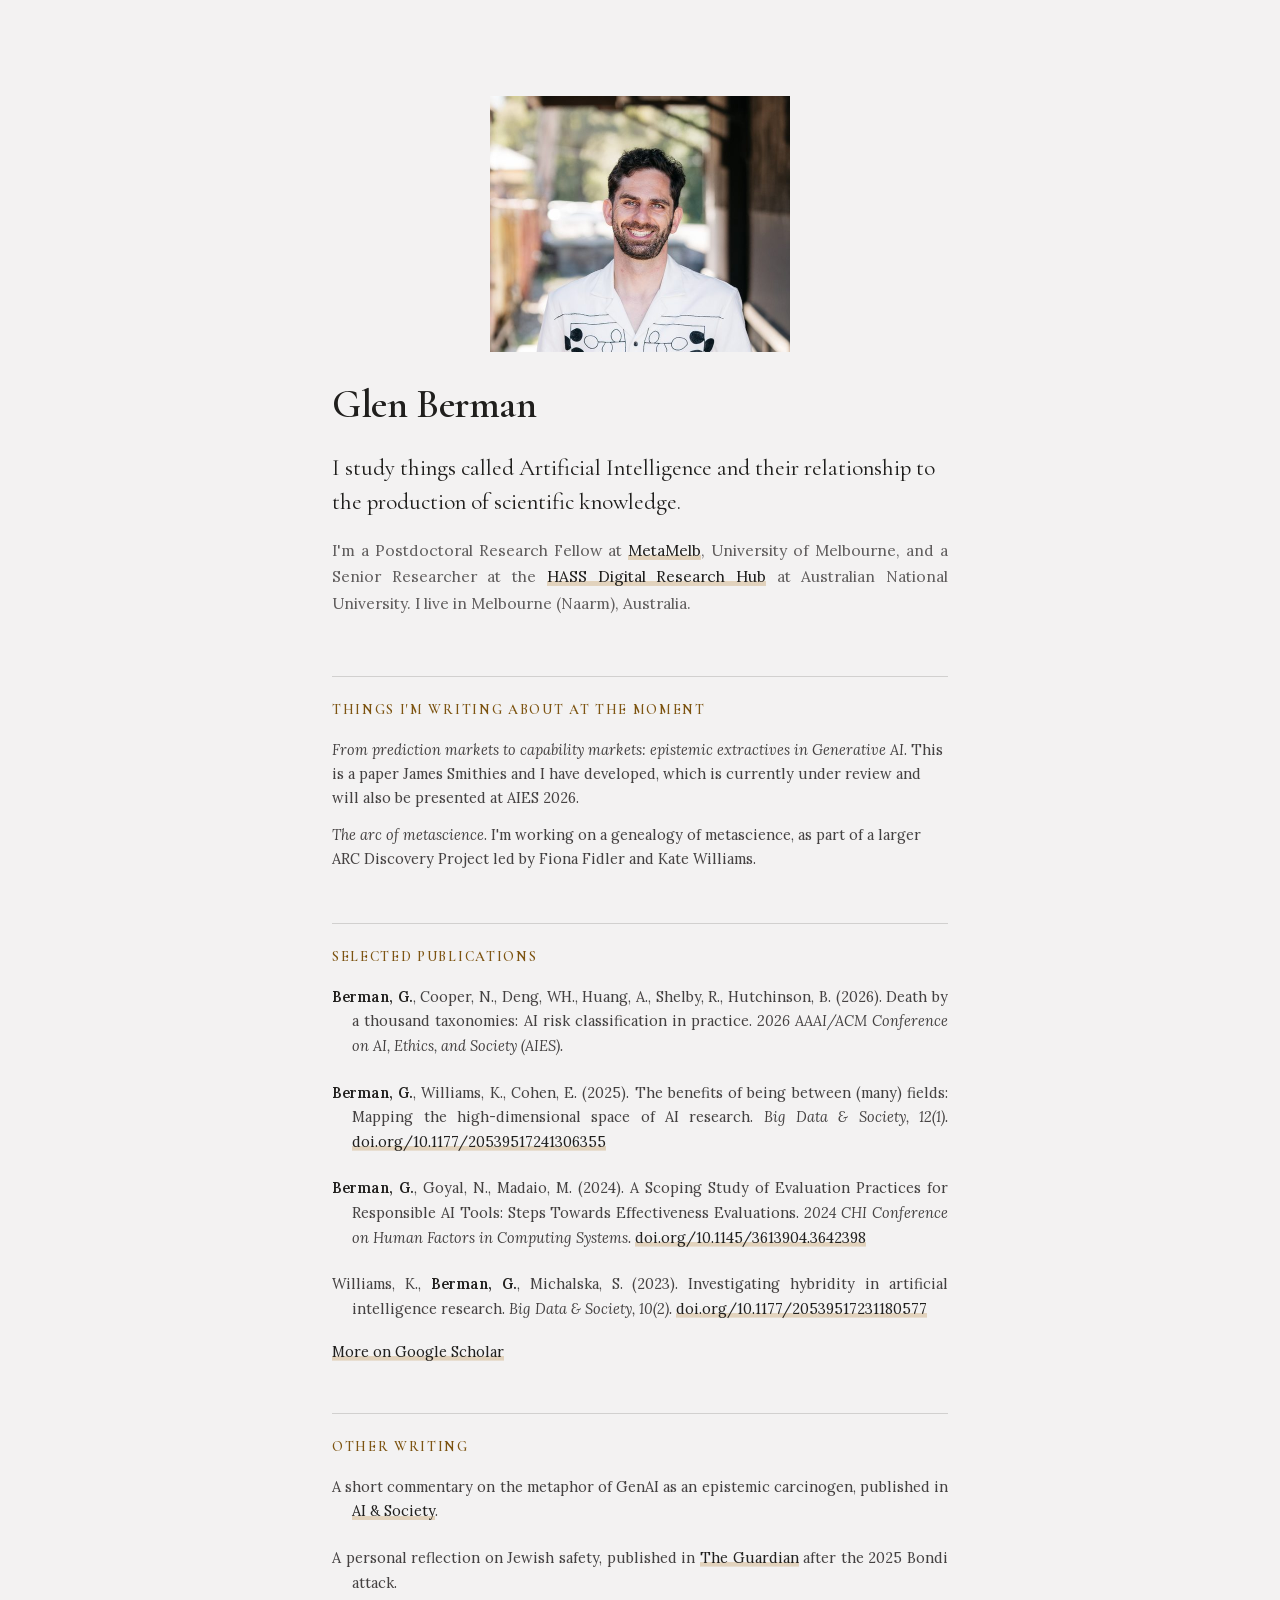
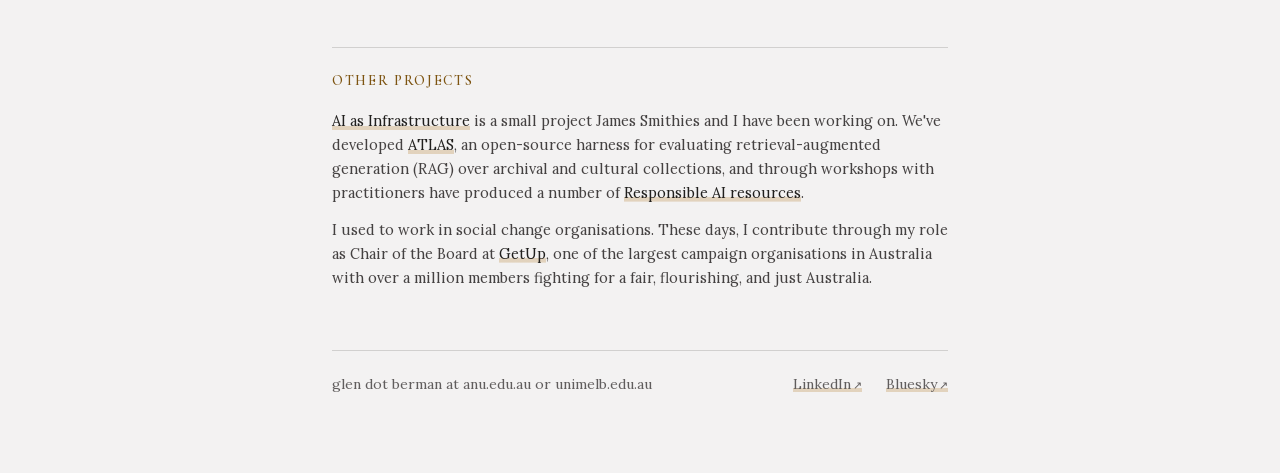
==== index.html @ 90f1ac13 "Add files via upload Launching my site" ====
<!DOCTYPE html>
<!-- GENERATED FILE — do not edit directly. Edit content.json; the site rebuilds automatically. -->
<html lang="en">
<head>
  <meta charset="utf-8">
  <meta name="viewport" content="width=device-width, initial-scale=1">
  <title>Glen Berman</title>
  <meta name="description" content="Glen Berman studies the construction of Artificial Intelligence as a research field and practice. Postdoctoral Research Fellow at MetaMelb, University of Melbourne, and Senior Researcher at the HASS Digital Research Hub, ANU.">
  <link rel="canonical" href="https://glenberman.com/">
  <meta property="og:type" content="website">
  <meta property="og:title" content="Glen Berman">
  <meta property="og:description" content="I study things called Artificial Intelligence and their relationship to the production of scientific knowledge.">
  <meta property="og:url" content="https://glenberman.com/">
  <link rel="icon" href="favicon.svg" type="image/svg+xml">
  <link rel="stylesheet" href="styles.css">
</head>
<body>
  <main>
    <img class="portrait" src="portrait.jpg" alt="Portrait of Glen Berman" width="300" height="256">
    <h1>Glen Berman</h1>
    <p class="focus">I study things called Artificial Intelligence and their relationship to the production of scientific knowledge.</p>
    <p class="roles">I'm a Postdoctoral Research Fellow at <a href="https://arts.unimelb.edu.au/school-of-historical-and-philosophical-studies/our-research/metamelb" target="_blank" rel="noopener">MetaMelb</a>, University of Melbourne, and a Senior Researcher at the <a href="https://hdrh.anu.edu.au/" target="_blank" rel="noopener">HASS Digital Research Hub</a> at Australian National University. I live in Melbourne (Naarm), Australia.</p>

    <section aria-labelledby="things-i-m-writing-about-at-the-moment-heading">
      <h2 id="things-i-m-writing-about-at-the-moment-heading">Things I'm writing about at the moment</h2>
      <ul class="project-list">
        <li><em>From prediction markets to capability markets: epistemic extractives in Generative AI</em>. This is a paper James Smithies and I have developed, which is currently under review and will also be presented at AIES 2026.</li>
        <li><em>The arc of metascience</em>. I'm working on a genealogy of metascience, as part of a larger ARC Discovery Project led by Fiona Fidler and Kate Williams.</li>
      </ul>
    </section>

    <section aria-labelledby="selected-publications-heading">
      <h2 id="selected-publications-heading">Selected publications</h2>
      <ul class="pub-list">
        <li><strong>Berman, G.</strong>, Cooper, N., Deng, WH., Huang, A., Shelby, R., Hutchinson, B. (2026). Death by a thousand taxonomies: AI risk classification in practice. <em>2026 AAAI/ACM Conference on AI, Ethics, and Society (AIES).</em></li>
        <li><strong>Berman, G.</strong>, Williams, K., Cohen, E. (2025). The benefits of being between (many) fields: Mapping the high-dimensional space of AI research. <em>Big Data &amp; Society, 12(1).</em> <a href="https://doi.org/10.1177/20539517241306355" target="_blank" rel="noopener">doi.org/10.1177/20539517241306355</a></li>
        <li><strong>Berman, G.</strong>, Goyal, N., Madaio, M. (2024). A Scoping Study of Evaluation Practices for Responsible AI Tools: Steps Towards Effectiveness Evaluations. <em>2024 CHI Conference on Human Factors in Computing Systems.</em> <a href="https://dl.acm.org/doi/10.1145/3613904.3642398" target="_blank" rel="noopener">doi.org/10.1145/3613904.3642398</a></li>
        <li>Williams, K., <strong>Berman, G.</strong>, Michalska, S. (2023). Investigating hybridity in artificial intelligence research. <em>Big Data &amp; Society, 10(2).</em> <a href="https://doi.org/10.1177/20539517231180577" target="_blank" rel="noopener">doi.org/10.1177/20539517231180577</a></li>
      </ul>
      <p class="more"><a href="https://scholar.google.com/citations?user=dsnegVQAAAAJ" target="_blank" rel="noopener">More on Google Scholar</a></p>
    </section>

    <section aria-labelledby="other-writing-heading">
      <h2 id="other-writing-heading">Other writing</h2>
      <ul class="pub-list">
        <li>A short commentary on the metaphor of GenAI as an epistemic carcinogen, published in <a href="https://doi.org/10.1007/s00146-025-02537-x" target="_blank" rel="noopener">AI &amp; Society</a>.</li>
        <li>A personal reflection on Jewish safety, published in <a href="https://www.theguardian.com/australia-news/commentisfree/2025/dec/30/what-would-it-take-for-me-to-feel-safe-wearing-a-kippah-after-bondi-ntwnfb" target="_blank" rel="noopener">The Guardian</a> after the 2025 Bondi attack.</li>
      </ul>
    </section>

    <section aria-labelledby="other-projects-heading">
      <h2 id="other-projects-heading">Other projects</h2>
      <ul class="project-list">
        <li><a href="https://aiinfra.anu.edu.au/" target="_blank" rel="noopener">AI as Infrastructure</a> is a small project James Smithies and I have been working on. We've developed <a href="https://github.com/AI-as-Infrastructure/aiinfra-atlas" target="_blank" rel="noopener">ATLAS</a>, an open-source harness for evaluating retrieval-augmented generation (RAG) over archival and cultural collections, and through workshops with practitioners have produced a number of <a href="https://zenodo.org/communities/aiinfra/records" target="_blank" rel="noopener">Responsible AI resources</a>.</li>
        <li>I used to work in social change organisations. These days, I contribute through my role as Chair of the Board at <a href="https://www.getup.org.au/" target="_blank" rel="noopener">GetUp</a>, one of the largest campaign organisations in Australia with over a million members fighting for a fair, flourishing, and just Australia.</li>
      </ul>
    </section>

    <footer>
      <!-- Email is plain text on purpose, to avoid scraping. -->
      <span>glen dot berman at anu.edu.au or unimelb.edu.au</span>
      <a href="https://www.linkedin.com/in/glenberman/" target="_blank" rel="noopener">LinkedIn</a>
      <a href="https://bsky.app/profile/glenberman.bsky.social" target="_blank" rel="noopener">Bluesky</a>
    </footer>
  </main>
</body>
</html>
---- styles.css ----
/* glenberman.com — "Classical" design system, production build.
   Editorial, book-like: color as stroke (never fill), hairline rules,
   justified body copy. All values come from the tokens below. */

/* — fonts (self-hosted, SIL Open Font License) — */
@font-face {
  font-family: "Cormorant Garamond";
  font-style: normal;
  font-weight: 400 600;
  font-display: swap;
  src: url("fonts/CormorantGaramond-var.woff2") format("woff2");
}
@font-face {
  font-family: "Lora";
  font-style: normal;
  font-weight: 400 600;
  font-display: swap;
  src: url("fonts/Lora-var.woff2") format("woff2");
}
@font-face {
  font-family: "Lora";
  font-style: italic;
  font-weight: 400;
  font-display: swap;
  src: url("fonts/Lora-italic.woff2") format("woff2");
}

/* — tokens — */
:root {
  --color-bg: #f3f2f2;
  --color-surface: #eae9e9;
  --color-text: #201f1d;
  --color-accent: #b68235;      /* warm gold — stroke only: underlines, headings */
  --color-accent-700: #7d5411;
  --color-neutral-700: #605d5d;
  --color-neutral-800: #444141;
  --color-divider: color-mix(in srgb, #201f1d 16%, transparent);

  --font-heading: "Cormorant Garamond", Georgia, serif;
  --font-body: "Lora", Georgia, serif;
}

/* — base — */
*, *::before, *::after { box-sizing: border-box; }

/* safety net against accidental sideways scroll. `clip` (not `hidden`)
   leaves overflow-y visible, so it doesn't create a scroll container that
   would break the sticky title or its scroll-driven animation. */
html { overflow-x: clip; }

body {
  margin: 0;
  background: var(--color-bg);
  color: var(--color-text);
  font-family: var(--font-body);
}

/* Soft fade-in on load; skipped for reduced-motion visitors. */
@media (prefers-reduced-motion: no-preference) {
  body { animation: fade-in 0.4s ease-out; }
  @keyframes fade-in { from { opacity: 0; } }
}

main {
  max-width: 680px;
  margin: 0 auto;
  padding: 96px 32px 80px;
}

a { color: var(--color-text); }
a:hover { color: var(--color-accent-700); }
:focus { outline: none; }
:focus-visible { outline: 2px solid var(--color-accent); outline-offset: 2px; }
::selection { background: color-mix(in srgb, var(--color-accent) 30%, transparent); }

/* Default link treatment: a soft gold wash sitting under the baseline,
   sweeping up to a full highlight on hover. No underlines. */
main a {
  text-decoration: none;
  background-image: linear-gradient(
    color-mix(in srgb, var(--color-accent) 28%, transparent),
    color-mix(in srgb, var(--color-accent) 28%, transparent));
  background-repeat: no-repeat;
  background-size: 100% 0.32em;
  background-position: 0 100%;
  -webkit-box-decoration-break: clone;
  box-decoration-break: clone;
  transition: background-size 0.18s ease, color 0.18s ease;
}
main a:hover {
  color: var(--color-accent-700);
  background-size: 100% 100%;
}

@media (prefers-reduced-motion: reduce) {
  main a { transition: none; }
}

/* — masthead — */
main { position: relative; }

/* Sticky title: as you scroll, the h1 itself shrinks and settles into a
   slim header bar pinned to the top. CSS scroll-driven animation, no
   JavaScript; browsers without animation-timeline support just get the
   normal static title (and no pinned header). */
@supports (animation-timeline: scroll()) {
  h1 {
    position: sticky;
    top: 0;
    z-index: 20;
    /* Opaque page-coloured backing: invisible against the ground, but keeps
       content from scrolling up through the pinned title. */
    background: var(--color-bg);
    animation: title-shrink linear both;
    animation-timeline: scroll();
    animation-range: 0px 220px;
  }
  @keyframes title-shrink {
    to {
      font-size: 17px;
      letter-spacing: 0.02em;
      padding: 13px 0;
    }
  }
}

/* Full portrait, centered above the title. It scrolls away with the page,
   leaving the sticky title pinned at the top. */
.portrait {
  display: block;
  width: 300px;
  max-width: 100%;
  height: auto;
  margin: 0 auto 30px;
}

h1 {
  margin: 0;
  font-family: var(--font-heading);
  font-size: 40px;
  font-weight: 600;
  letter-spacing: -0.01em;
  line-height: 1.12;
}

.focus {
  margin: 26px 0 0;
  font-family: var(--font-heading);
  font-size: 23px;
  font-weight: 400;
  line-height: 1.45;
}

.roles {
  margin: 18px 0 0;
  font-size: 15.5px;
  line-height: 1.7;
  text-align: justify;
  color: var(--color-neutral-700);
}

/* — sections — */
section {
  margin-top: 60px;
  border-top: 1px solid var(--color-divider);
  padding-top: 24px;
}
section + section { margin-top: 52px; }

h2 {
  margin: 0;
  font-family: var(--font-heading);
  font-size: 14px;
  font-weight: 600;
  letter-spacing: 0.12em;
  text-transform: uppercase;
  color: var(--color-accent-700);
}

/* — publications — */
.pub-list {
  list-style: none;
  margin: 20px 0 0;
  padding: 0;
  display: flex;
  flex-direction: column;
  gap: 22px;
}
.pub-list li {
  font-size: 14.5px;
  line-height: 1.7;
  text-align: justify;
  color: var(--color-neutral-800);
  /* Hanging indent: runover lines tuck in, author names stay on the left edge. */
  padding-left: 1.4em;
  text-indent: -1.4em;
}
.pub-list strong { font-weight: 600; color: var(--color-text); }
.pub-list a.pdf { color: var(--color-accent-700); }

.more { margin: 20px 0 0; font-size: 14.5px; }

/* Placeholder entries — delete once real content is in. */
.placeholder { font-style: italic; color: var(--color-neutral-700); }

/* — projects — */
.project-list {
  list-style: none;
  margin: 20px 0 0;
  padding: 0;
  display: flex;
  flex-direction: column;
  gap: 13px;
}
.project-list li {
  font-size: 14.5px;
  line-height: 1.65;
  color: var(--color-neutral-800);
}

/* — footer — */
footer {
  margin-top: 60px;
  border-top: 1px solid var(--color-divider);
  padding-top: 24px;
  display: flex;
  flex-wrap: wrap;
  gap: 24px;
  align-items: baseline;
  font-size: 14px;
  color: var(--color-neutral-700);
}
footer a {
  color: var(--color-neutral-700);
  text-decoration: none;
}
/* push the link group to the right edge; email stays left */
footer a:first-of-type { margin-left: auto; }
footer a:hover { color: var(--color-accent-700); }
footer a::after { content: "\2009\2197"; font-size: 11px; }  /* thin space + ↗ */

/* — small screens: justified text gets gappy at narrow measures — */
@media (max-width: 480px) {
  .roles, .pub-list li { text-align: left; }
}

/* — print: black on white, clean margins, no link washes — */
@media print {
  body { background: #fff; color: #000; animation: none; }
  h1 { position: static; animation: none; background: none; }
  .portrait { display: none; }
  main { max-width: 100%; padding: 0; }
  main a, footer a { color: #000; background: none; }
  h2, .pub-list a.pdf { color: #000; }
  .roles, .pub-list li, .project-list li, footer { color: #000; }
}
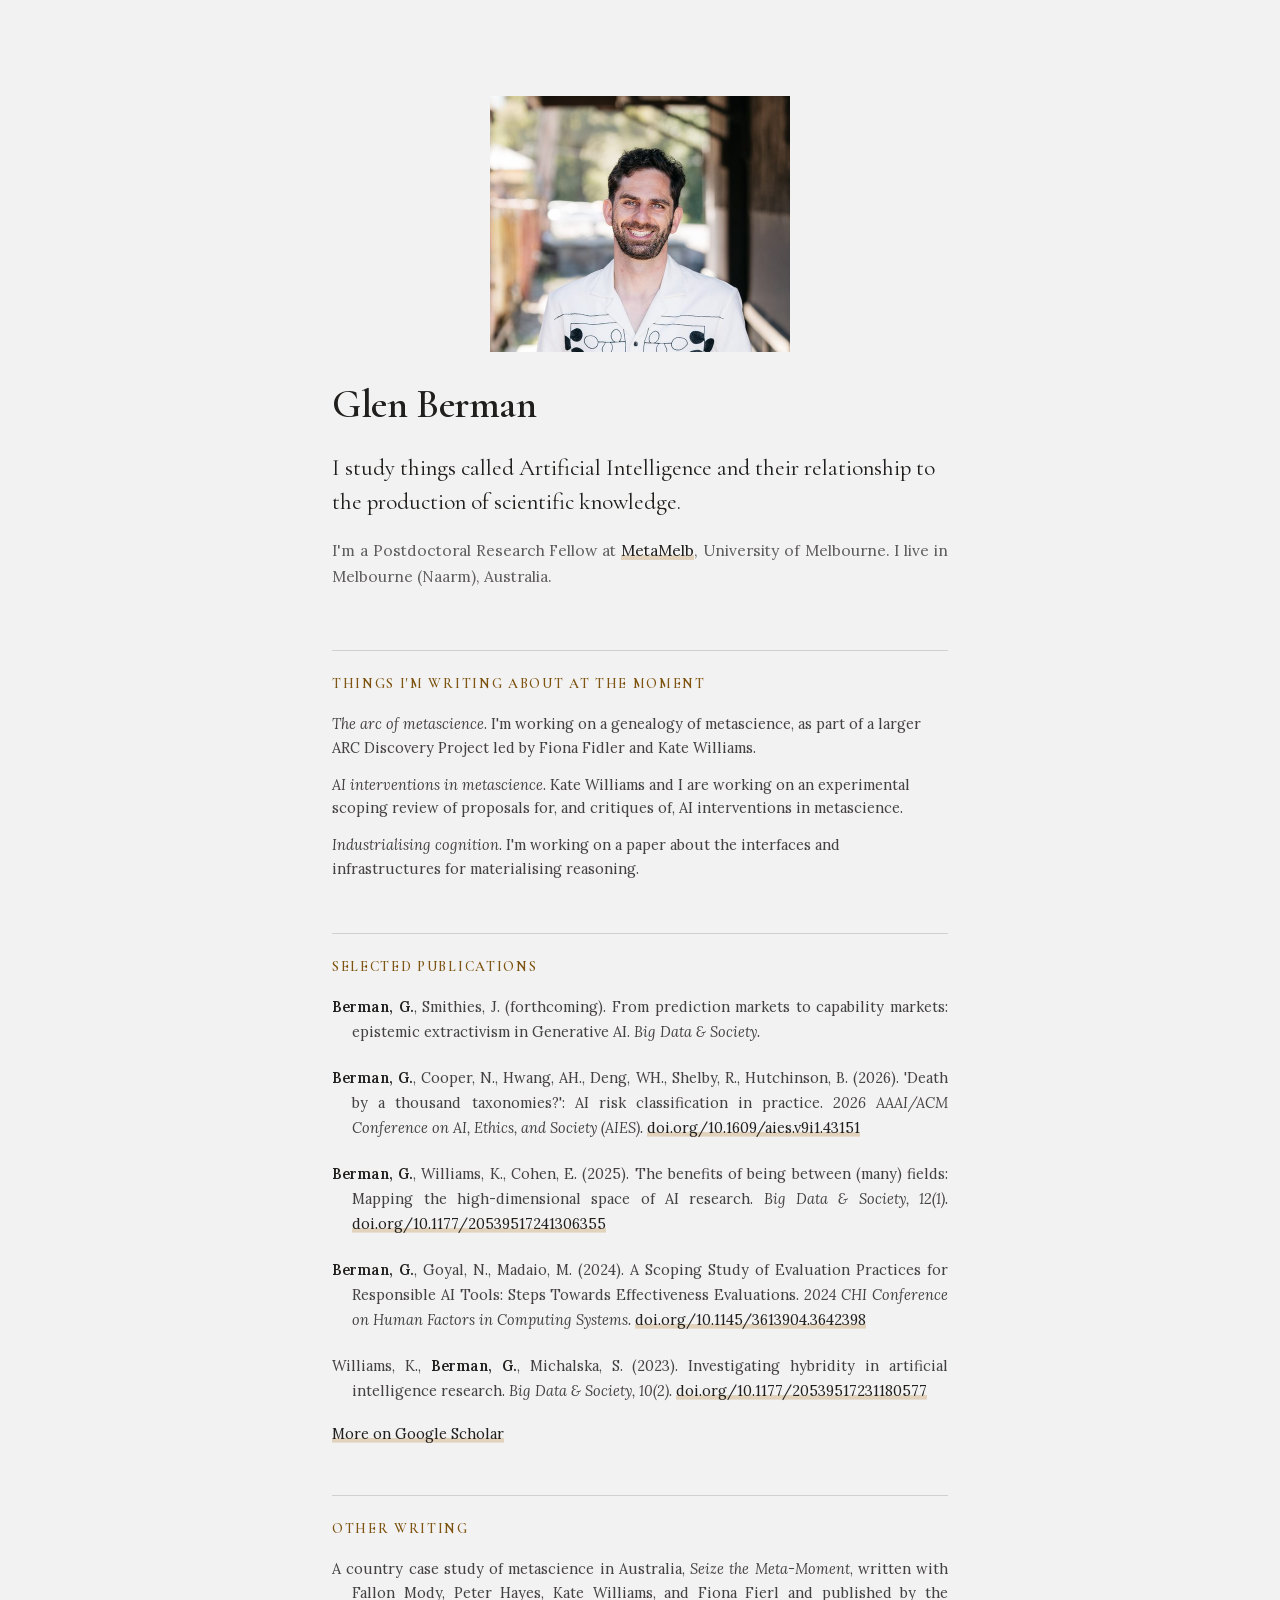
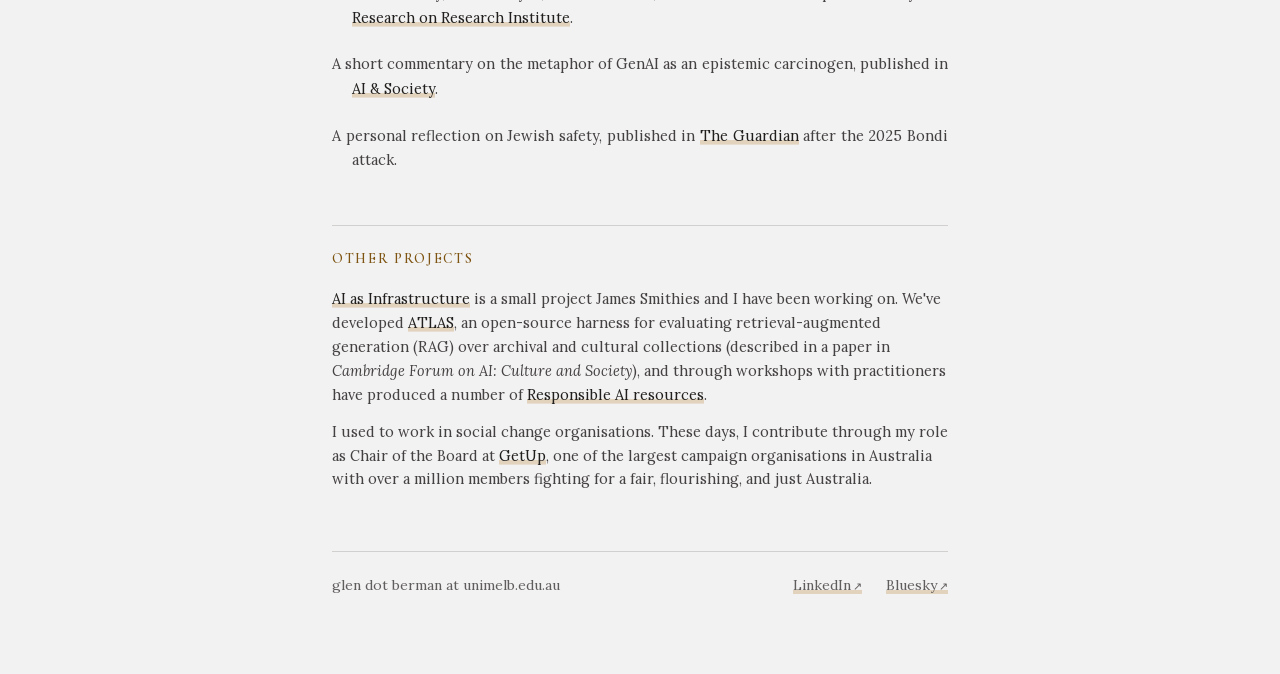
==== commit e2ac435a: "Update site content from current CV Remove ANU role, move epistemic extractivism paper to publicatio" ====
--- a/index.html
+++ b/index.html
@@ -5,7 +5,7 @@
   <meta charset="utf-8">
   <meta name="viewport" content="width=device-width, initial-scale=1">
   <title>Glen Berman</title>
-  <meta name="description" content="Glen Berman studies the construction of Artificial Intelligence as a research field and practice. Postdoctoral Research Fellow at MetaMelb, University of Melbourne, and Senior Researcher at the HASS Digital Research Hub, ANU.">
+  <meta name="description" content="Glen Berman studies things called &#x27;Artificial Intelligence&#x27; and their relationship to the production of scientific knowledge. In his more applied research, Glen develops and evaluates Responsible AI interventions. Postdoctoral Research Fellow at MetaMelb, University of Melbourne.">
   <link rel="canonical" href="https://glenberman.com/">
   <meta property="og:type" content="website">
   <meta property="og:title" content="Glen Berman">
@@ -19,22 +19,24 @@
     <img class="portrait" src="portrait.jpg" alt="Portrait of Glen Berman" width="300" height="256">
     <h1>Glen Berman</h1>
     <p class="focus">I study things called Artificial Intelligence and their relationship to the production of scientific knowledge.</p>
-    <p class="roles">I'm a Postdoctoral Research Fellow at <a href="https://arts.unimelb.edu.au/school-of-historical-and-philosophical-studies/our-research/metamelb" target="_blank" rel="noopener">MetaMelb</a>, University of Melbourne, and a Senior Researcher at the <a href="https://hdrh.anu.edu.au/" target="_blank" rel="noopener">HASS Digital Research Hub</a> at Australian National University. I live in Melbourne (Naarm), Australia.</p>
+    <p class="roles">I'm a Postdoctoral Research Fellow at <a href="https://arts.unimelb.edu.au/school-of-historical-and-philosophical-studies/our-research/metamelb" target="_blank" rel="noopener">MetaMelb</a>, University of Melbourne. I live in Melbourne (Naarm), Australia.</p>
 
     <section aria-labelledby="things-i-m-writing-about-at-the-moment-heading">
       <h2 id="things-i-m-writing-about-at-the-moment-heading">Things I'm writing about at the moment</h2>
       <ul class="project-list">
-        <li><em>From prediction markets to capability markets: epistemic extractives in Generative AI</em>. This is a paper James Smithies and I have developed, which is currently under review and will also be presented at AIES 2026.</li>
         <li><em>The arc of metascience</em>. I'm working on a genealogy of metascience, as part of a larger ARC Discovery Project led by Fiona Fidler and Kate Williams.</li>
+        <li><em>AI interventions in metascience</em>. Kate Williams and I are working on an experimental scoping review of proposals for, and critiques of, AI interventions in metascience.</li>
+        <li><em>Industrialising cognition</em>. I'm working on a paper about the interfaces and infrastructures for materialising reasoning.</li>
       </ul>
     </section>
 
     <section aria-labelledby="selected-publications-heading">
       <h2 id="selected-publications-heading">Selected publications</h2>
       <ul class="pub-list">
-        <li><strong>Berman, G.</strong>, Cooper, N., Deng, WH., Huang, A., Shelby, R., Hutchinson, B. (2026). Death by a thousand taxonomies: AI risk classification in practice. <em>2026 AAAI/ACM Conference on AI, Ethics, and Society (AIES).</em></li>
+        <li><strong>Berman, G.</strong>, Smithies, J. (forthcoming). From prediction markets to capability markets: epistemic extractivism in Generative AI. <em>Big Data &amp; Society.</em></li>
+        <li><strong>Berman, G.</strong>, Cooper, N., Hwang, AH., Deng, WH., Shelby, R., Hutchinson, B. (2026). 'Death by a thousand taxonomies?': AI risk classification in practice. <em>2026 AAAI/ACM Conference on AI, Ethics, and Society (AIES).</em> <a href="https://doi.org/10.1609/aies.v9i1.43151" target="_blank" rel="noopener">doi.org/10.1609/aies.v9i1.43151</a></li>
         <li><strong>Berman, G.</strong>, Williams, K., Cohen, E. (2025). The benefits of being between (many) fields: Mapping the high-dimensional space of AI research. <em>Big Data &amp; Society, 12(1).</em> <a href="https://doi.org/10.1177/20539517241306355" target="_blank" rel="noopener">doi.org/10.1177/20539517241306355</a></li>
-        <li><strong>Berman, G.</strong>, Goyal, N., Madaio, M. (2024). A Scoping Study of Evaluation Practices for Responsible AI Tools: Steps Towards Effectiveness Evaluations. <em>2024 CHI Conference on Human Factors in Computing Systems.</em> <a href="https://dl.acm.org/doi/10.1145/3613904.3642398" target="_blank" rel="noopener">doi.org/10.1145/3613904.3642398</a></li>
+        <li><strong>Berman, G.</strong>, Goyal, N., Madaio, M. (2024). A Scoping Study of Evaluation Practices for Responsible AI Tools: Steps Towards Effectiveness Evaluations. <em>2024 CHI Conference on Human Factors in Computing Systems.</em> <a href="https://doi.org/10.1145/3613904.3642398" target="_blank" rel="noopener">doi.org/10.1145/3613904.3642398</a></li>
         <li>Williams, K., <strong>Berman, G.</strong>, Michalska, S. (2023). Investigating hybridity in artificial intelligence research. <em>Big Data &amp; Society, 10(2).</em> <a href="https://doi.org/10.1177/20539517231180577" target="_blank" rel="noopener">doi.org/10.1177/20539517231180577</a></li>
       </ul>
       <p class="more"><a href="https://scholar.google.com/citations?user=dsnegVQAAAAJ" target="_blank" rel="noopener">More on Google Scholar</a></p>
@@ -43,6 +45,7 @@
     <section aria-labelledby="other-writing-heading">
       <h2 id="other-writing-heading">Other writing</h2>
       <ul class="pub-list">
+        <li>A country case study of metascience in Australia, <em>Seize the Meta-Moment</em>, written with Fallon Mody, Peter Hayes, Kate Williams, and Fiona Fierl and published by the <a href="https://doi.org/10.6084/m9.figshare.34867686" target="_blank" rel="noopener">Research on Research Institute</a>.</li>
         <li>A short commentary on the metaphor of GenAI as an epistemic carcinogen, published in <a href="https://doi.org/10.1007/s00146-025-02537-x" target="_blank" rel="noopener">AI &amp; Society</a>.</li>
         <li>A personal reflection on Jewish safety, published in <a href="https://www.theguardian.com/australia-news/commentisfree/2025/dec/30/what-would-it-take-for-me-to-feel-safe-wearing-a-kippah-after-bondi-ntwnfb" target="_blank" rel="noopener">The Guardian</a> after the 2025 Bondi attack.</li>
       </ul>
@@ -51,14 +54,14 @@
     <section aria-labelledby="other-projects-heading">
       <h2 id="other-projects-heading">Other projects</h2>
       <ul class="project-list">
-        <li><a href="https://aiinfra.anu.edu.au/" target="_blank" rel="noopener">AI as Infrastructure</a> is a small project James Smithies and I have been working on. We've developed <a href="https://github.com/AI-as-Infrastructure/aiinfra-atlas" target="_blank" rel="noopener">ATLAS</a>, an open-source harness for evaluating retrieval-augmented generation (RAG) over archival and cultural collections, and through workshops with practitioners have produced a number of <a href="https://zenodo.org/communities/aiinfra/records" target="_blank" rel="noopener">Responsible AI resources</a>.</li>
+        <li><a href="https://aiinfra.anu.edu.au/" target="_blank" rel="noopener">AI as Infrastructure</a> is a small project James Smithies and I have been working on. We've developed <a href="https://github.com/AI-as-Infrastructure/aiinfra-atlas" target="_blank" rel="noopener">ATLAS</a>, an open-source harness for evaluating retrieval-augmented generation (RAG) over archival and cultural collections (described in a paper in <em>Cambridge Forum on AI: Culture and Society</em>), and through workshops with practitioners have produced a number of <a href="https://zenodo.org/communities/aiinfra/records" target="_blank" rel="noopener">Responsible AI resources</a>.</li>
         <li>I used to work in social change organisations. These days, I contribute through my role as Chair of the Board at <a href="https://www.getup.org.au/" target="_blank" rel="noopener">GetUp</a>, one of the largest campaign organisations in Australia with over a million members fighting for a fair, flourishing, and just Australia.</li>
       </ul>
     </section>
 
     <footer>
       <!-- Email is plain text on purpose, to avoid scraping. -->
-      <span>glen dot berman at anu.edu.au or unimelb.edu.au</span>
+      <span>glen dot berman at unimelb.edu.au</span>
       <a href="https://www.linkedin.com/in/glenberman/" target="_blank" rel="noopener">LinkedIn</a>
       <a href="https://bsky.app/profile/glenberman.bsky.social" target="_blank" rel="noopener">Bluesky</a>
     </footer>
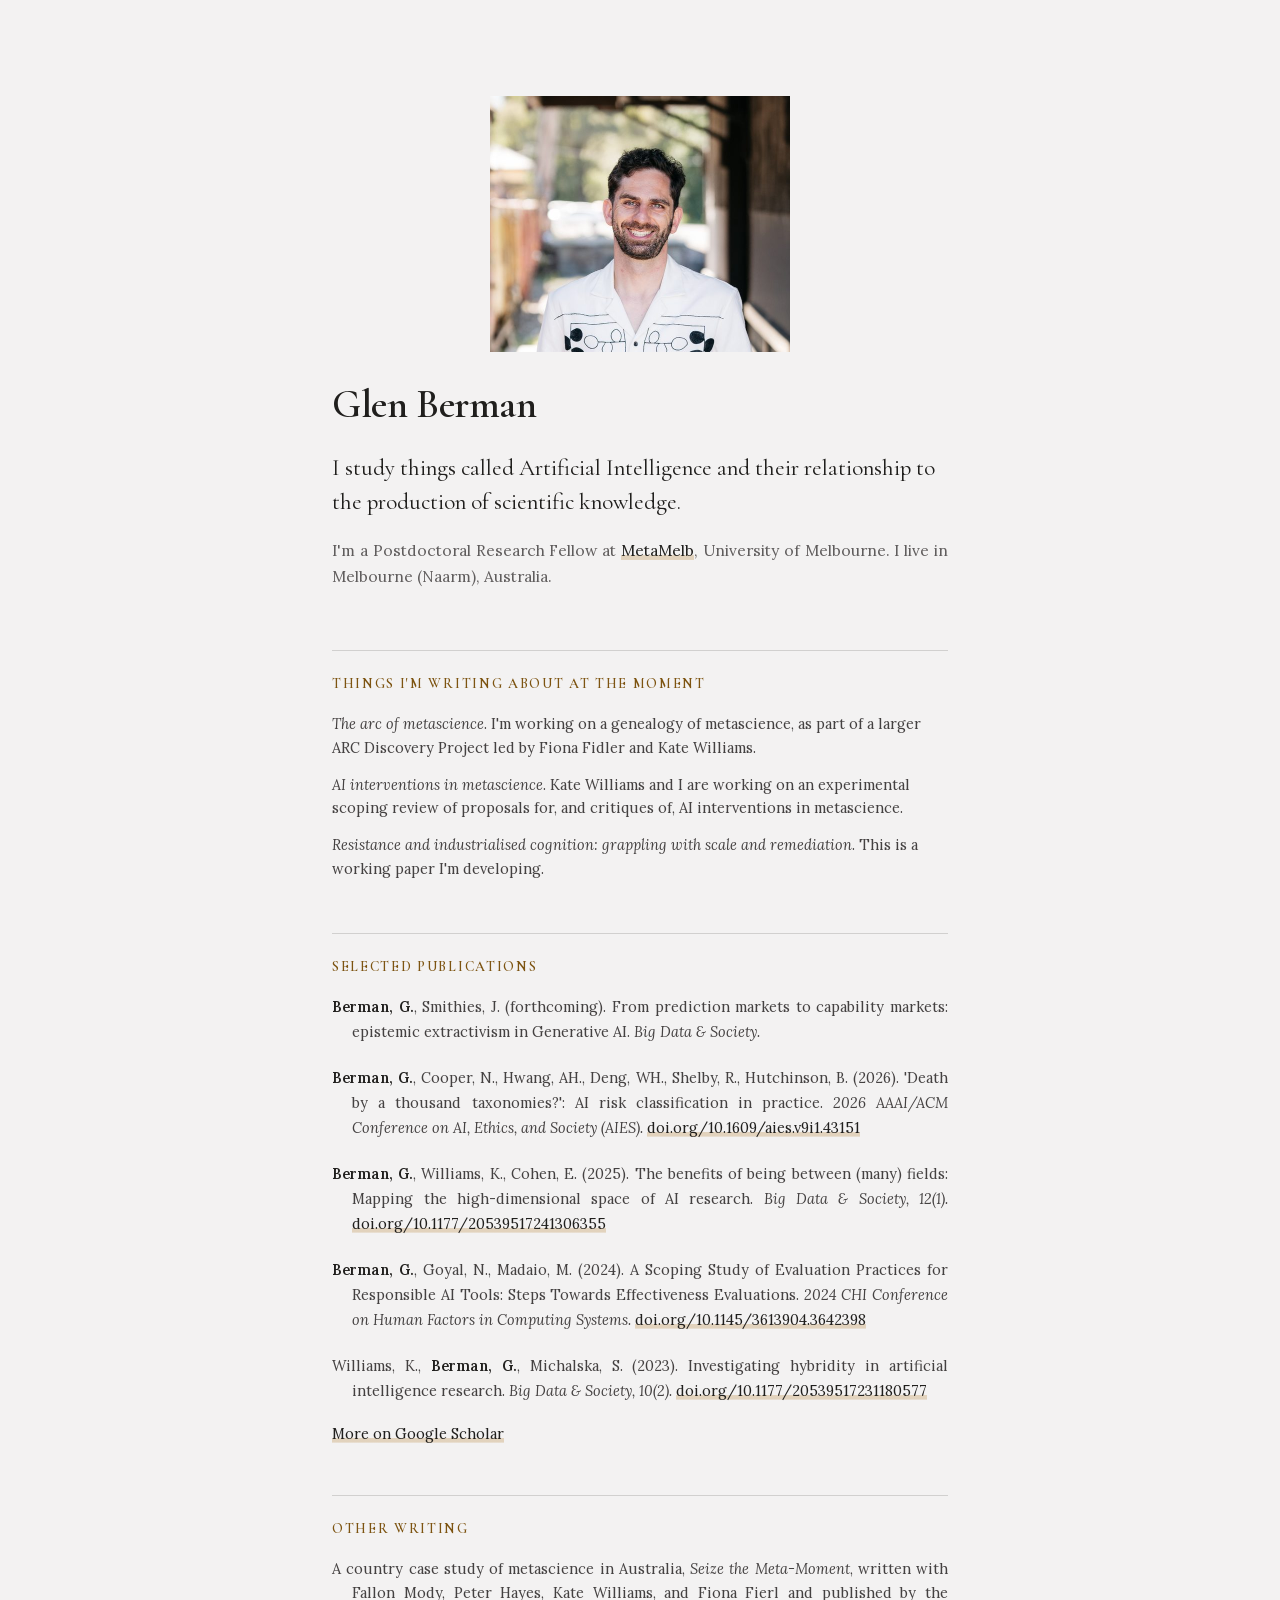
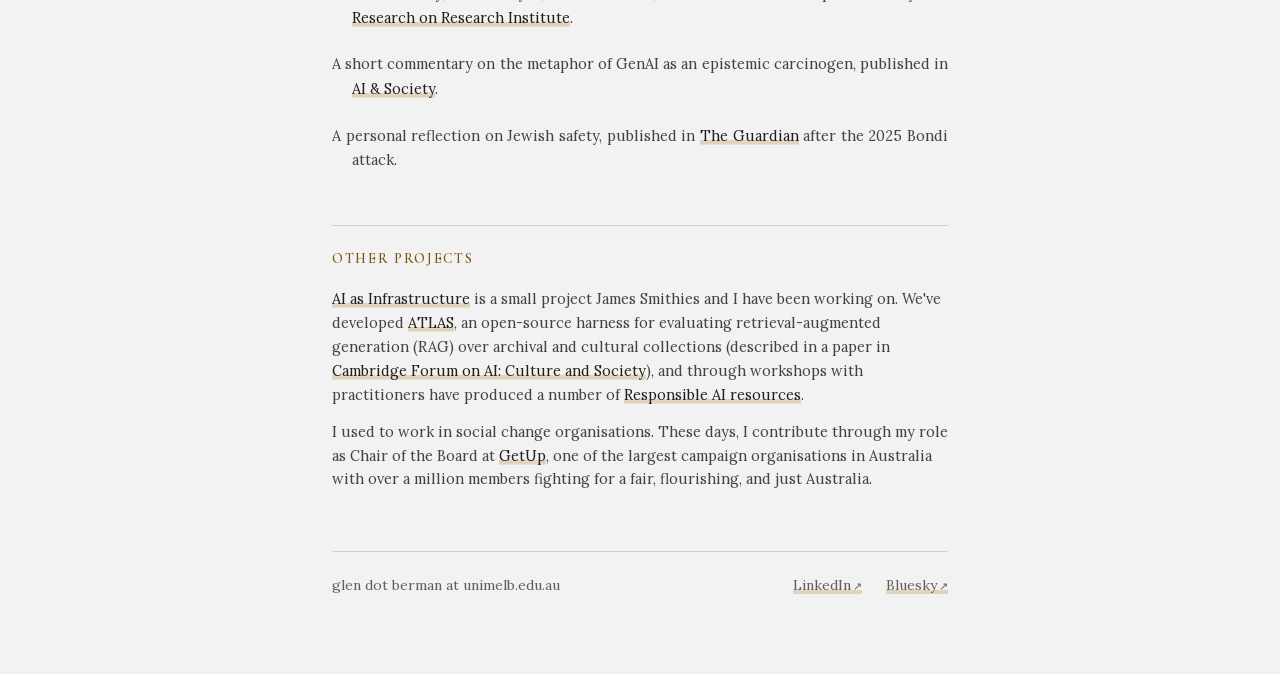
==== commit 42e05271: "Rename industrialised cognition working paper, link ATLAS paper Co-Authored-By: Claude Fable 5.2 <no" ====
--- a/index.html
+++ b/index.html
@@ -26,7 +26,7 @@
       <ul class="project-list">
         <li><em>The arc of metascience</em>. I'm working on a genealogy of metascience, as part of a larger ARC Discovery Project led by Fiona Fidler and Kate Williams.</li>
         <li><em>AI interventions in metascience</em>. Kate Williams and I are working on an experimental scoping review of proposals for, and critiques of, AI interventions in metascience.</li>
-        <li><em>Industrialising cognition</em>. I'm working on a paper about the interfaces and infrastructures for materialising reasoning.</li>
+        <li><em>Resistance and industrialised cognition: grappling with scale and remediation</em>. This is a working paper I'm developing.</li>
       </ul>
     </section>
 
@@ -54,7 +54,7 @@
     <section aria-labelledby="other-projects-heading">
       <h2 id="other-projects-heading">Other projects</h2>
       <ul class="project-list">
-        <li><a href="https://aiinfra.anu.edu.au/" target="_blank" rel="noopener">AI as Infrastructure</a> is a small project James Smithies and I have been working on. We've developed <a href="https://github.com/AI-as-Infrastructure/aiinfra-atlas" target="_blank" rel="noopener">ATLAS</a>, an open-source harness for evaluating retrieval-augmented generation (RAG) over archival and cultural collections (described in a paper in <em>Cambridge Forum on AI: Culture and Society</em>), and through workshops with practitioners have produced a number of <a href="https://zenodo.org/communities/aiinfra/records" target="_blank" rel="noopener">Responsible AI resources</a>.</li>
+        <li><a href="https://aiinfra.anu.edu.au/" target="_blank" rel="noopener">AI as Infrastructure</a> is a small project James Smithies and I have been working on. We've developed <a href="https://github.com/AI-as-Infrastructure/aiinfra-atlas" target="_blank" rel="noopener">ATLAS</a>, an open-source harness for evaluating retrieval-augmented generation (RAG) over archival and cultural collections (described in a paper in <a href="https://doi.org/10.1017/cfc.2026.10029" target="_blank" rel="noopener">Cambridge Forum on AI: Culture and Society</a>), and through workshops with practitioners have produced a number of <a href="https://zenodo.org/communities/aiinfra/records" target="_blank" rel="noopener">Responsible AI resources</a>.</li>
         <li>I used to work in social change organisations. These days, I contribute through my role as Chair of the Board at <a href="https://www.getup.org.au/" target="_blank" rel="noopener">GetUp</a>, one of the largest campaign organisations in Australia with over a million members fighting for a fair, flourishing, and just Australia.</li>
       </ul>
     </section>
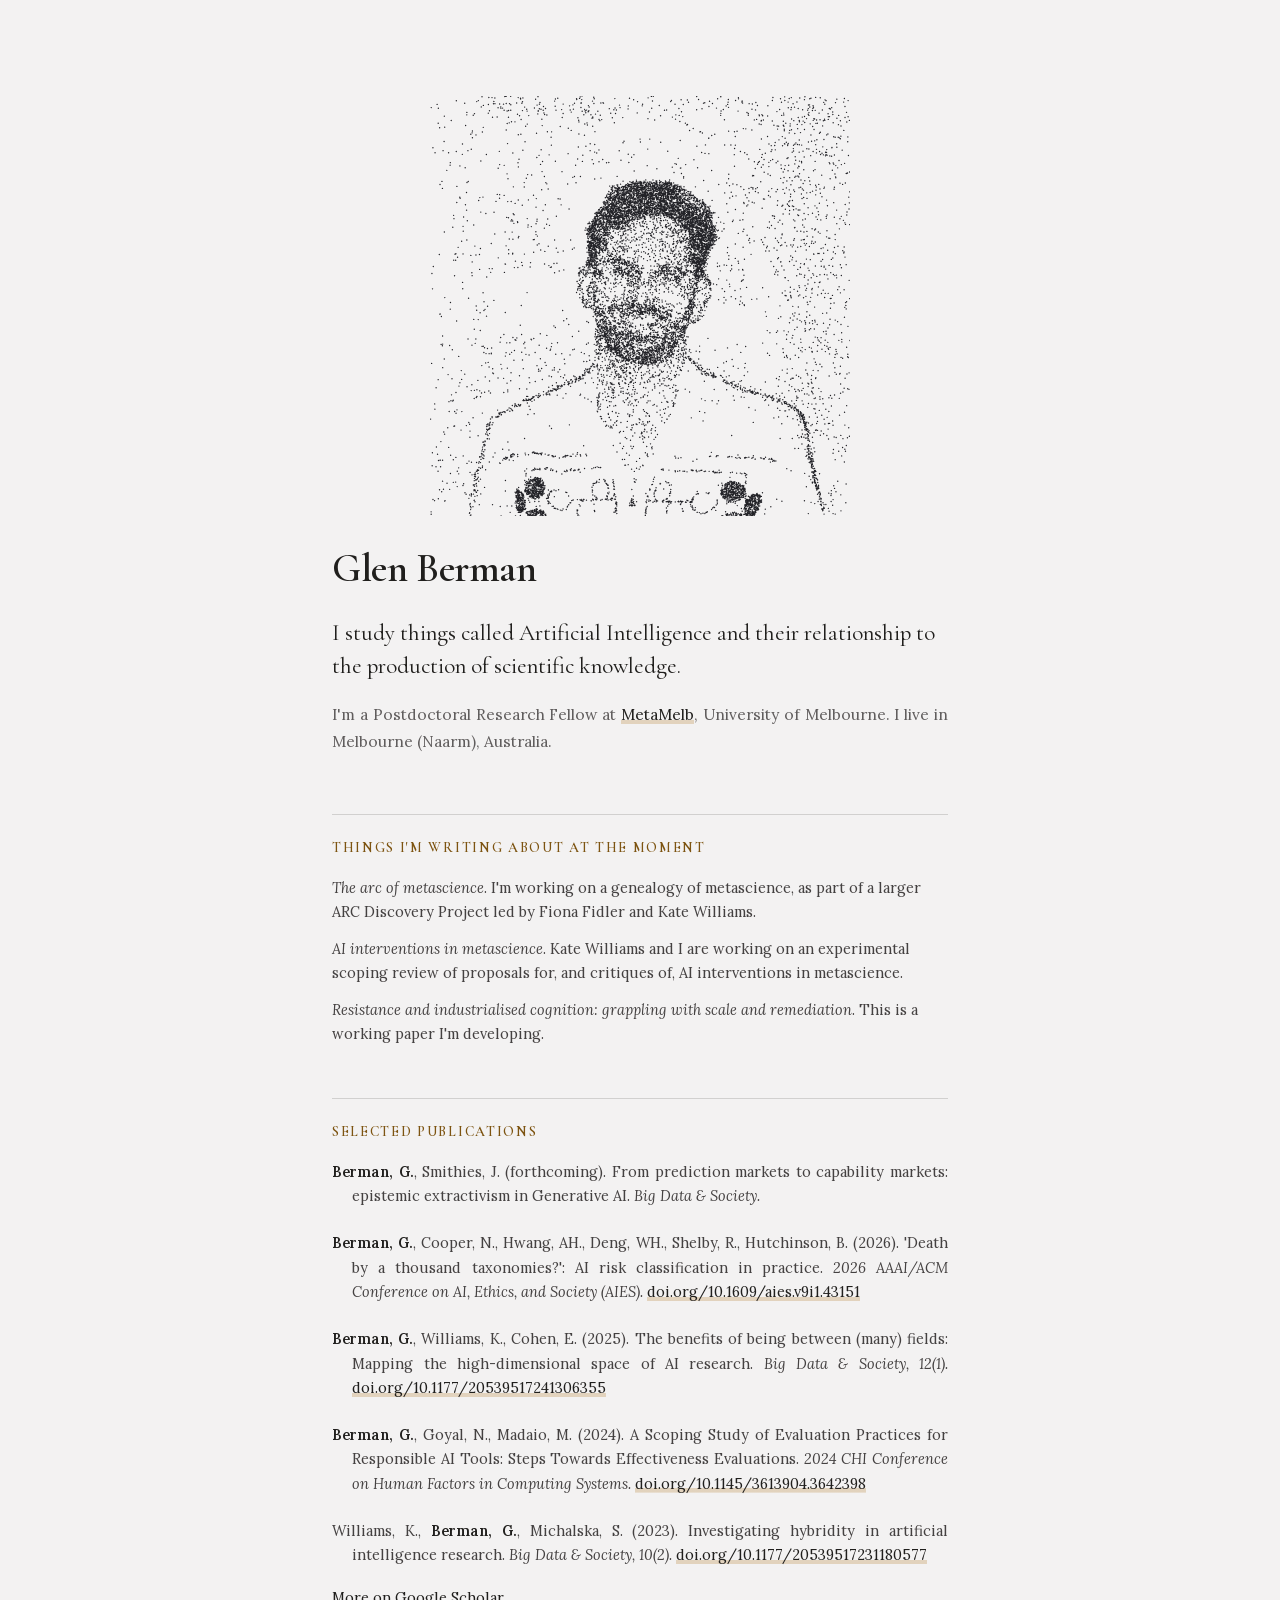
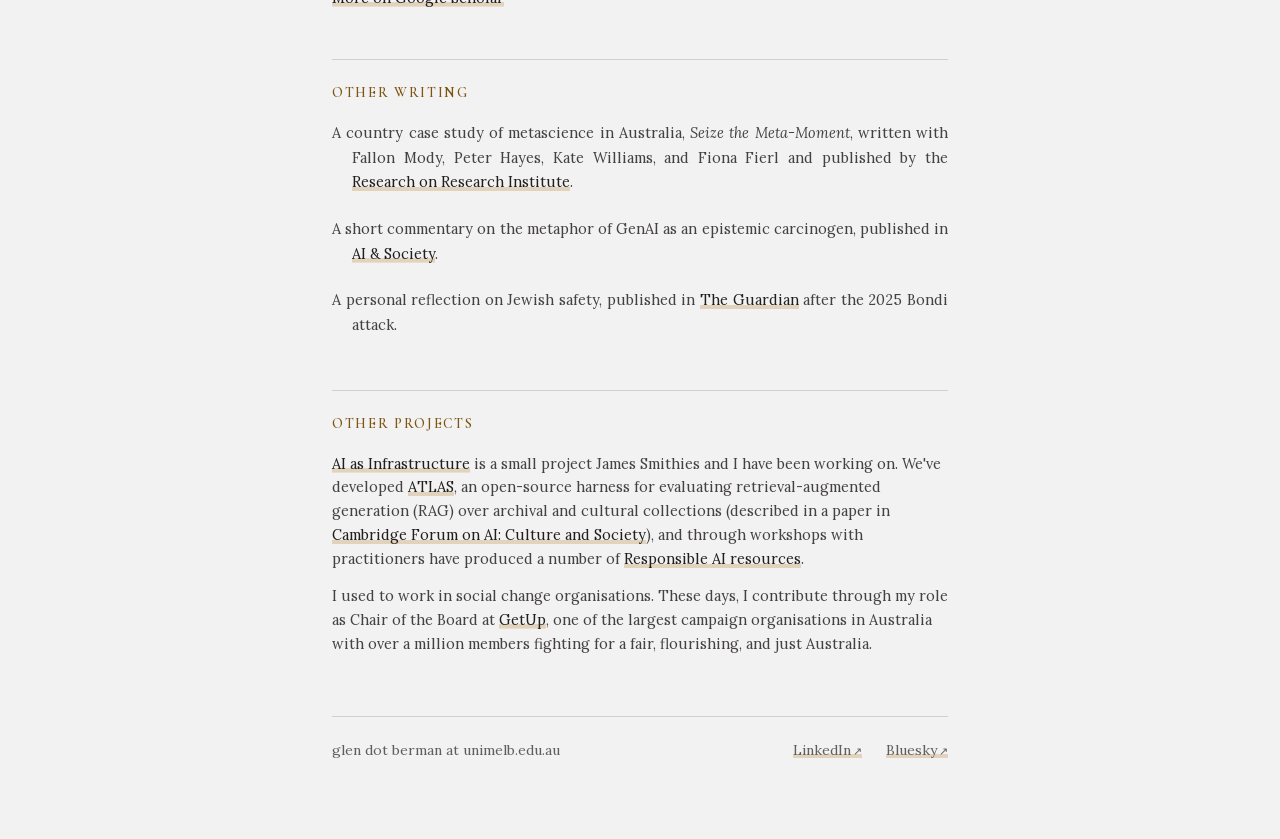
==== commit ab3c5f7a: "Replace portrait photo with interactive stipple portrait Dots start in place (no entrance animation)" ====
--- a/index.html
+++ b/index.html
@@ -16,7 +16,8 @@
 </head>
 <body>
   <main>
-    <img class="portrait" src="portrait.jpg" alt="Portrait of Glen Berman" width="300" height="256">
+    <canvas id="portrait" class="portrait" role="img" aria-label="Stippled portrait of Glen Berman"></canvas>
+    <noscript><style>#portrait { display: none; }</style><img class="portrait-fallback" src="portrait.jpg" alt="Portrait of Glen Berman" width="300" height="256"></noscript>
     <h1>Glen Berman</h1>
     <p class="focus">I study things called Artificial Intelligence and their relationship to the production of scientific knowledge.</p>
     <p class="roles">I'm a Postdoctoral Research Fellow at <a href="https://arts.unimelb.edu.au/school-of-historical-and-philosophical-studies/our-research/metamelb" target="_blank" rel="noopener">MetaMelb</a>, University of Melbourne. I live in Melbourne (Naarm), Australia.</p>
@@ -66,5 +67,7 @@
       <a href="https://bsky.app/profile/glenberman.bsky.social" target="_blank" rel="noopener">Bluesky</a>
     </footer>
   </main>
+  <script src="stipple-portrait.js"></script>
+  <script>StipplePortrait(document.getElementById('portrait'));</script>
 </body>
 </html>
--- a/styles.css
+++ b/styles.css
@@ -128,6 +128,16 @@
    leaving the sticky title pinned at the top. */
 .portrait {
   display: block;
+  width: 420px;
+  max-width: 100%;
+  aspect-ratio: 1;
+  margin: 0 auto 30px;
+  touch-action: pan-y;
+}
+
+/* Plain photo, shown only when JavaScript is off. */
+.portrait-fallback {
+  display: block;
   width: 300px;
   max-width: 100%;
   height: auto;
@@ -248,7 +258,7 @@
 @media print {
   body { background: #fff; color: #000; animation: none; }
   h1 { position: static; animation: none; background: none; }
-  .portrait { display: none; }
+  .portrait, .portrait-fallback { display: none; }
   main { max-width: 100%; padding: 0; }
   main a, footer a { color: #000; background: none; }
   h2, .pub-list a.pdf { color: #000; }
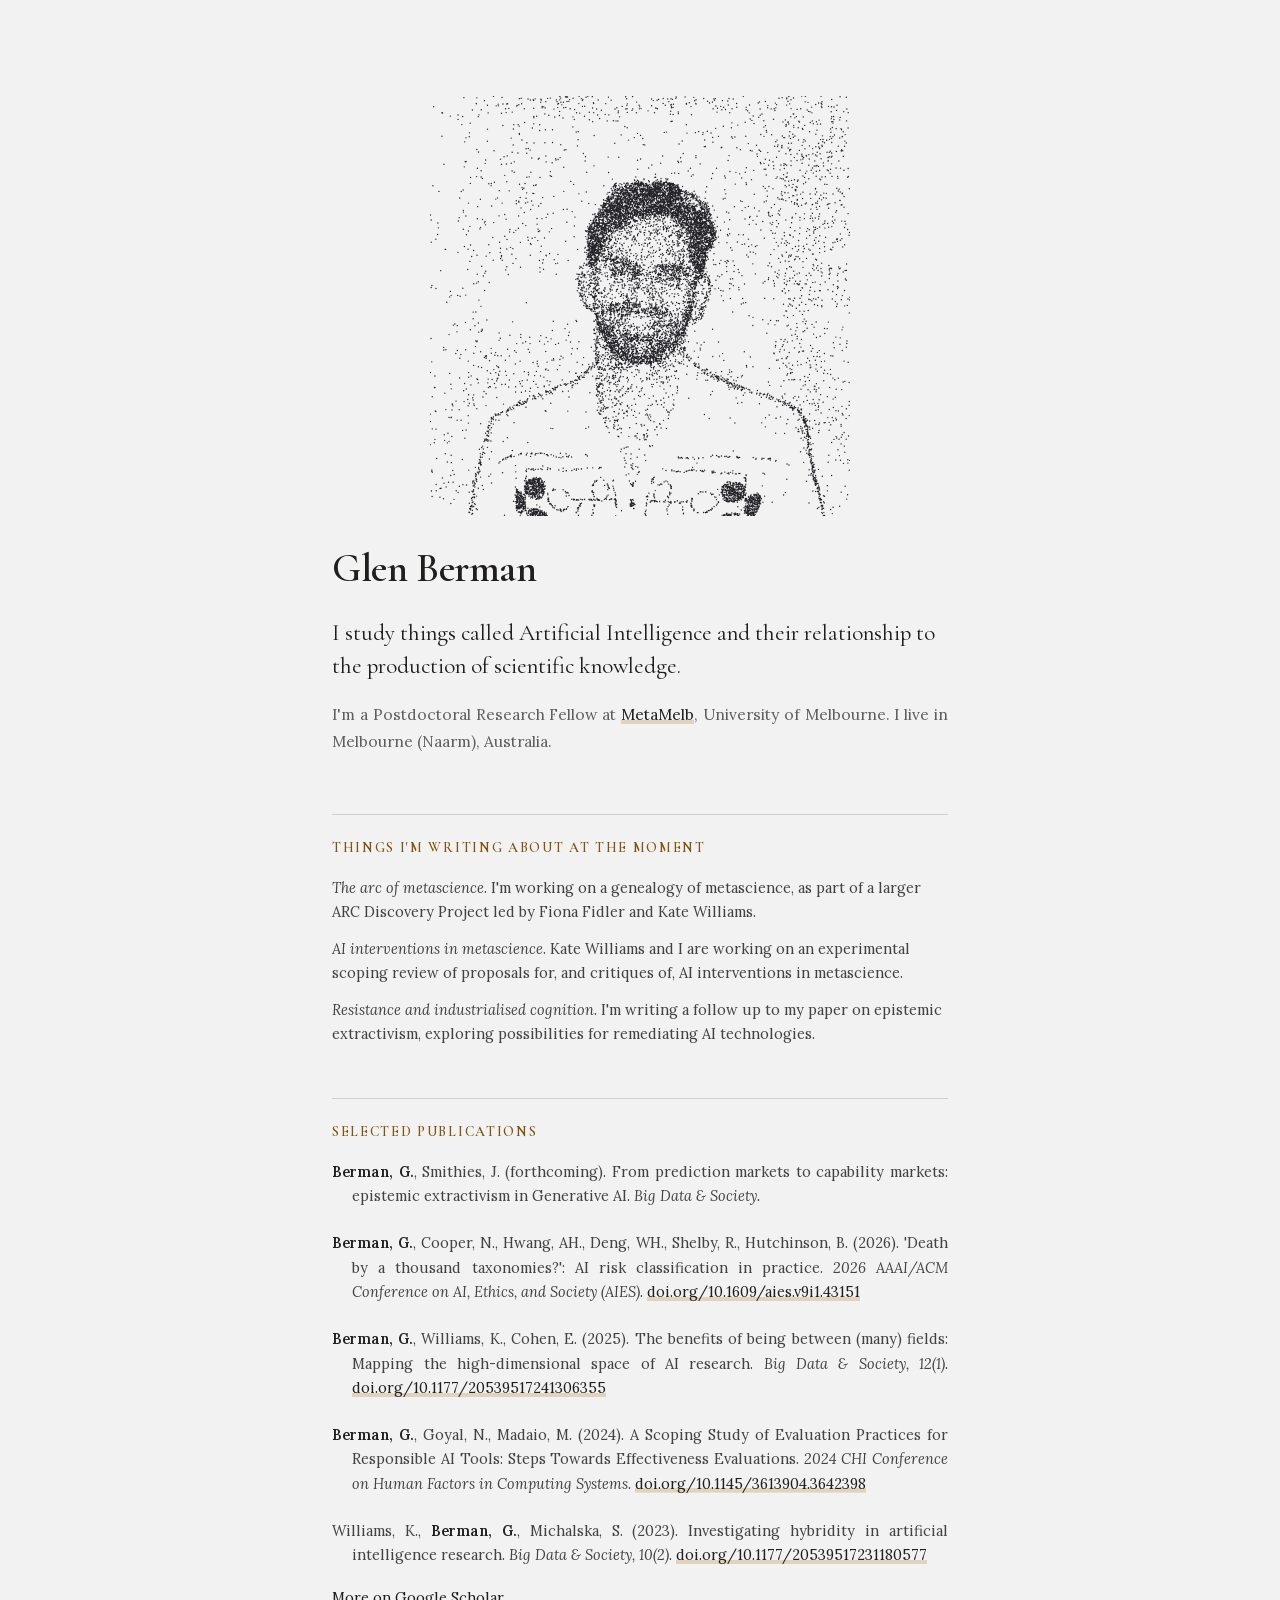
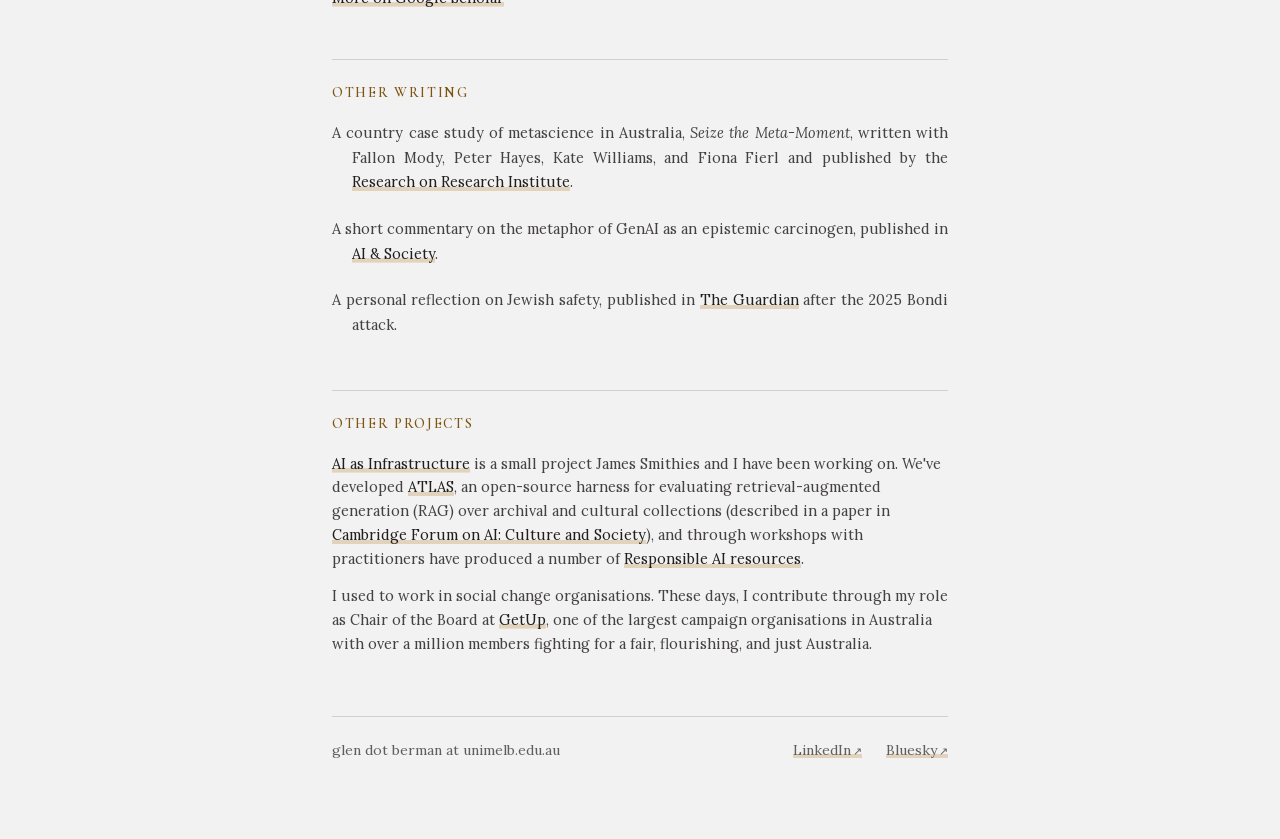
==== commit bff088f9: "Reword industrialised cognition entry Co-Authored-By: Claude Fable 5.2 <noreply@anthropic.com> Claud" ====
--- a/index.html
+++ b/index.html
@@ -27,7 +27,7 @@
       <ul class="project-list">
         <li><em>The arc of metascience</em>. I'm working on a genealogy of metascience, as part of a larger ARC Discovery Project led by Fiona Fidler and Kate Williams.</li>
         <li><em>AI interventions in metascience</em>. Kate Williams and I are working on an experimental scoping review of proposals for, and critiques of, AI interventions in metascience.</li>
-        <li><em>Resistance and industrialised cognition: grappling with scale and remediation</em>. This is a working paper I'm developing.</li>
+        <li><em>Resistance and industrialised cognition</em>. I'm writing a follow up to my paper on epistemic extractivism, exploring possibilities for remediating AI technologies.</li>
       </ul>
     </section>
 
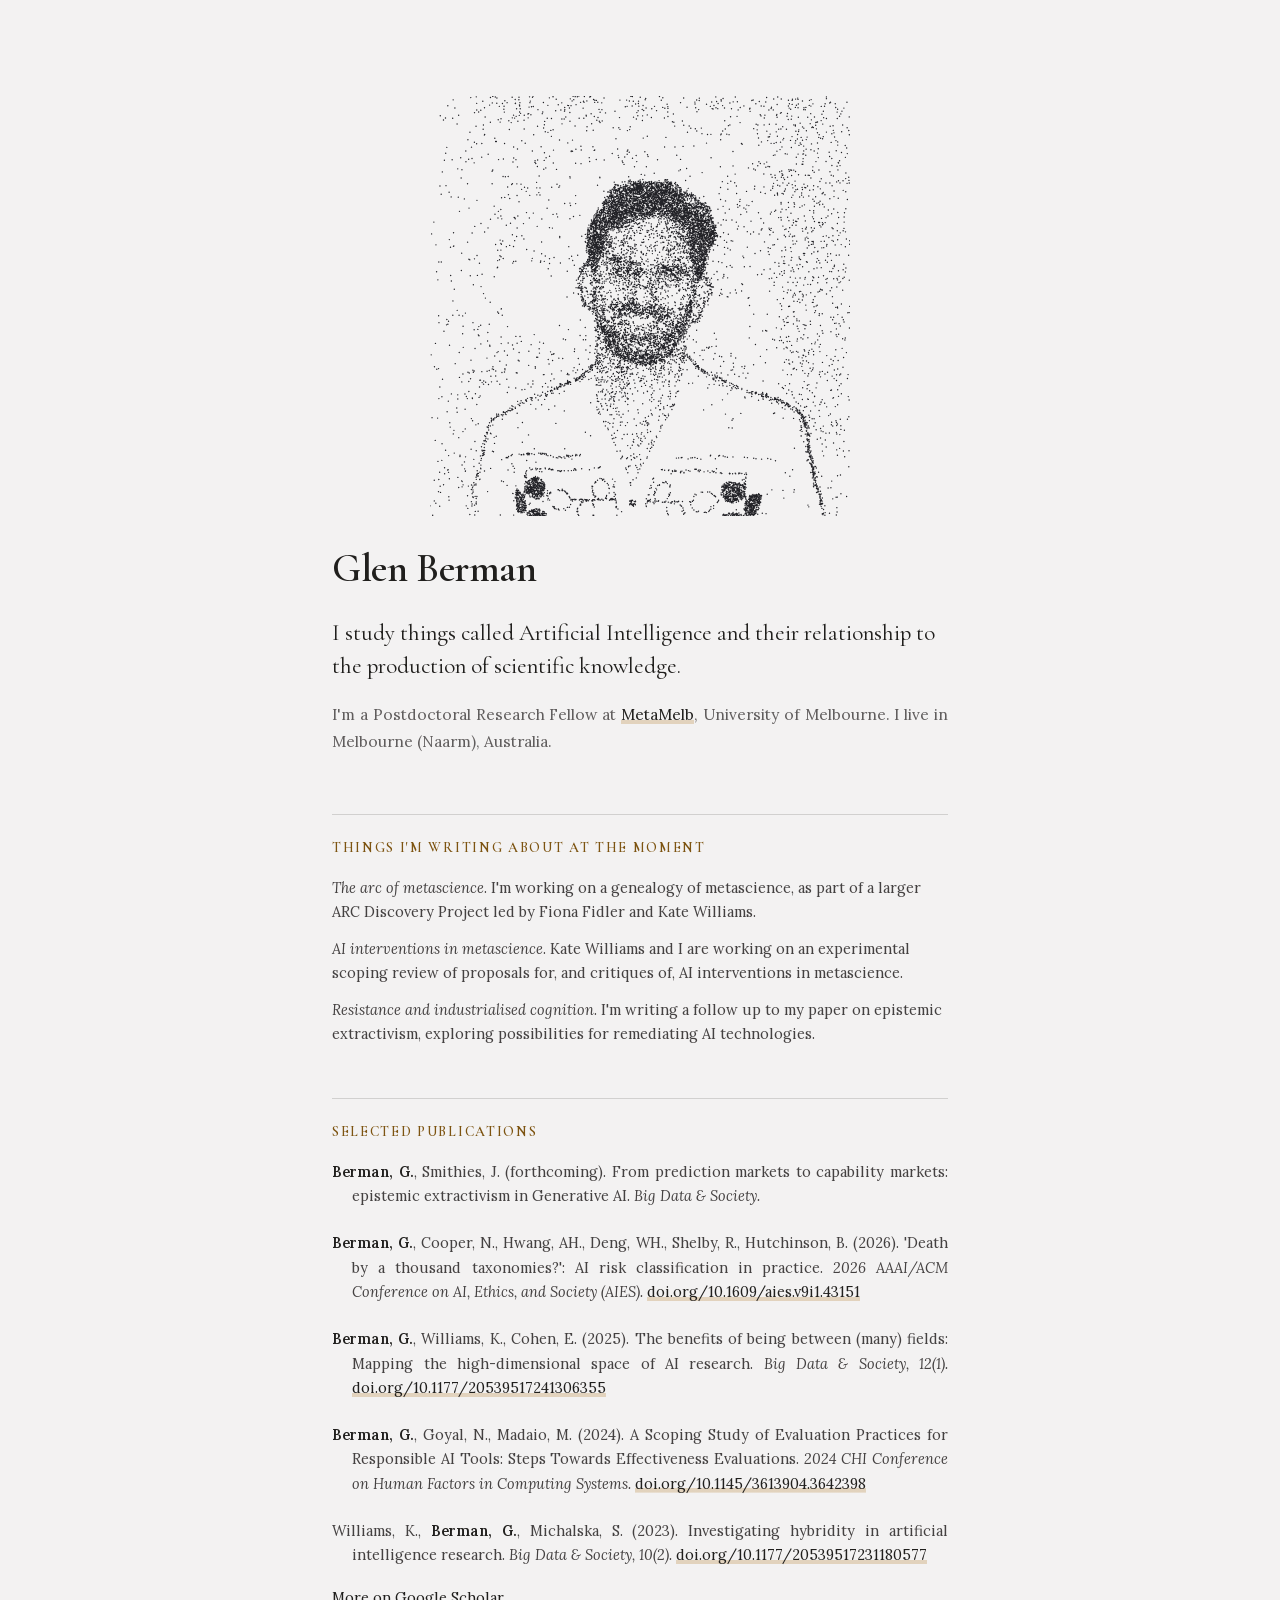
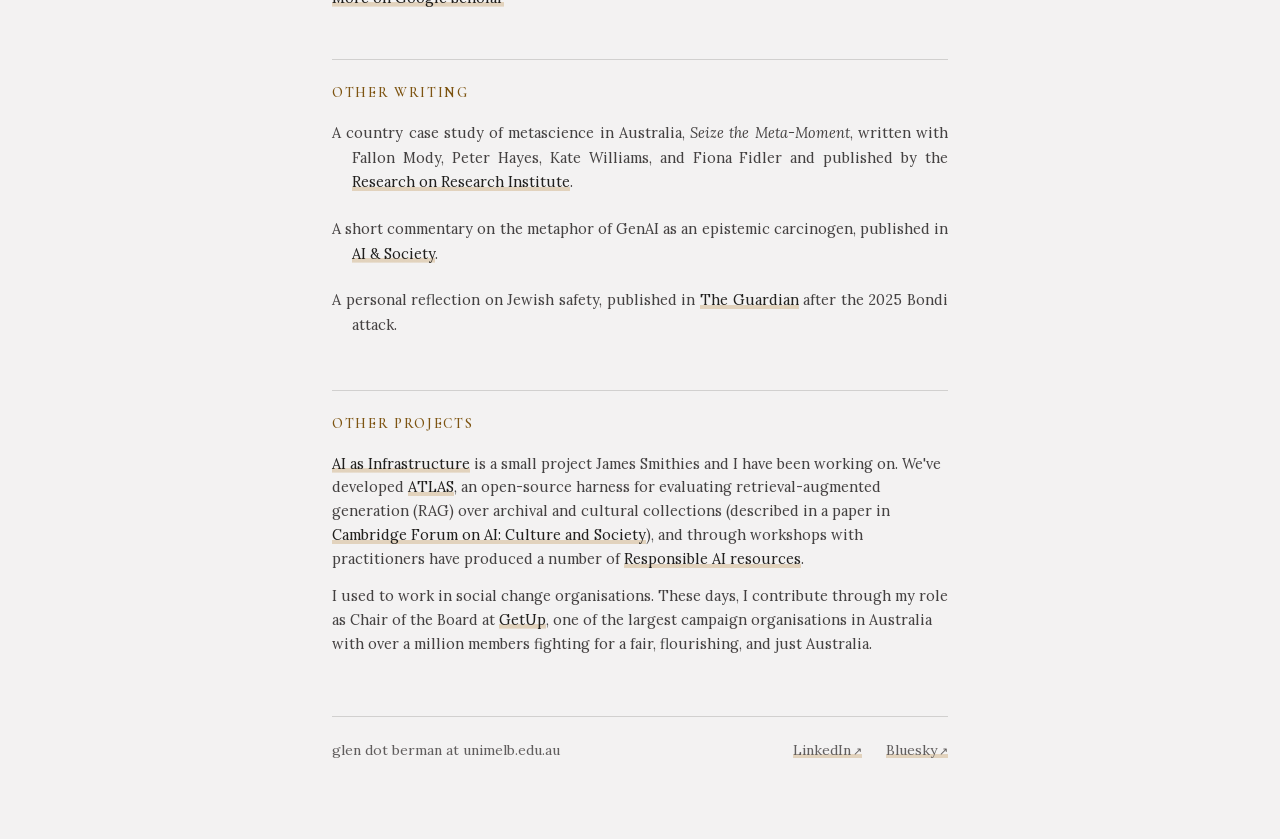
==== commit abf8760b: "Fix Fiona Fidler's surname Co-Authored-By: Claude Fable 5.2 <noreply@anthropic.com> Claude-Session: " ====
--- a/index.html
+++ b/index.html
@@ -46,7 +46,7 @@
     <section aria-labelledby="other-writing-heading">
       <h2 id="other-writing-heading">Other writing</h2>
       <ul class="pub-list">
-        <li>A country case study of metascience in Australia, <em>Seize the Meta-Moment</em>, written with Fallon Mody, Peter Hayes, Kate Williams, and Fiona Fierl and published by the <a href="https://doi.org/10.6084/m9.figshare.34867686" target="_blank" rel="noopener">Research on Research Institute</a>.</li>
+        <li>A country case study of metascience in Australia, <em>Seize the Meta-Moment</em>, written with Fallon Mody, Peter Hayes, Kate Williams, and Fiona Fidler and published by the <a href="https://doi.org/10.6084/m9.figshare.34867686" target="_blank" rel="noopener">Research on Research Institute</a>.</li>
         <li>A short commentary on the metaphor of GenAI as an epistemic carcinogen, published in <a href="https://doi.org/10.1007/s00146-025-02537-x" target="_blank" rel="noopener">AI &amp; Society</a>.</li>
         <li>A personal reflection on Jewish safety, published in <a href="https://www.theguardian.com/australia-news/commentisfree/2025/dec/30/what-would-it-take-for-me-to-feel-safe-wearing-a-kippah-after-bondi-ntwnfb" target="_blank" rel="noopener">The Guardian</a> after the 2025 Bondi attack.</li>
       </ul>
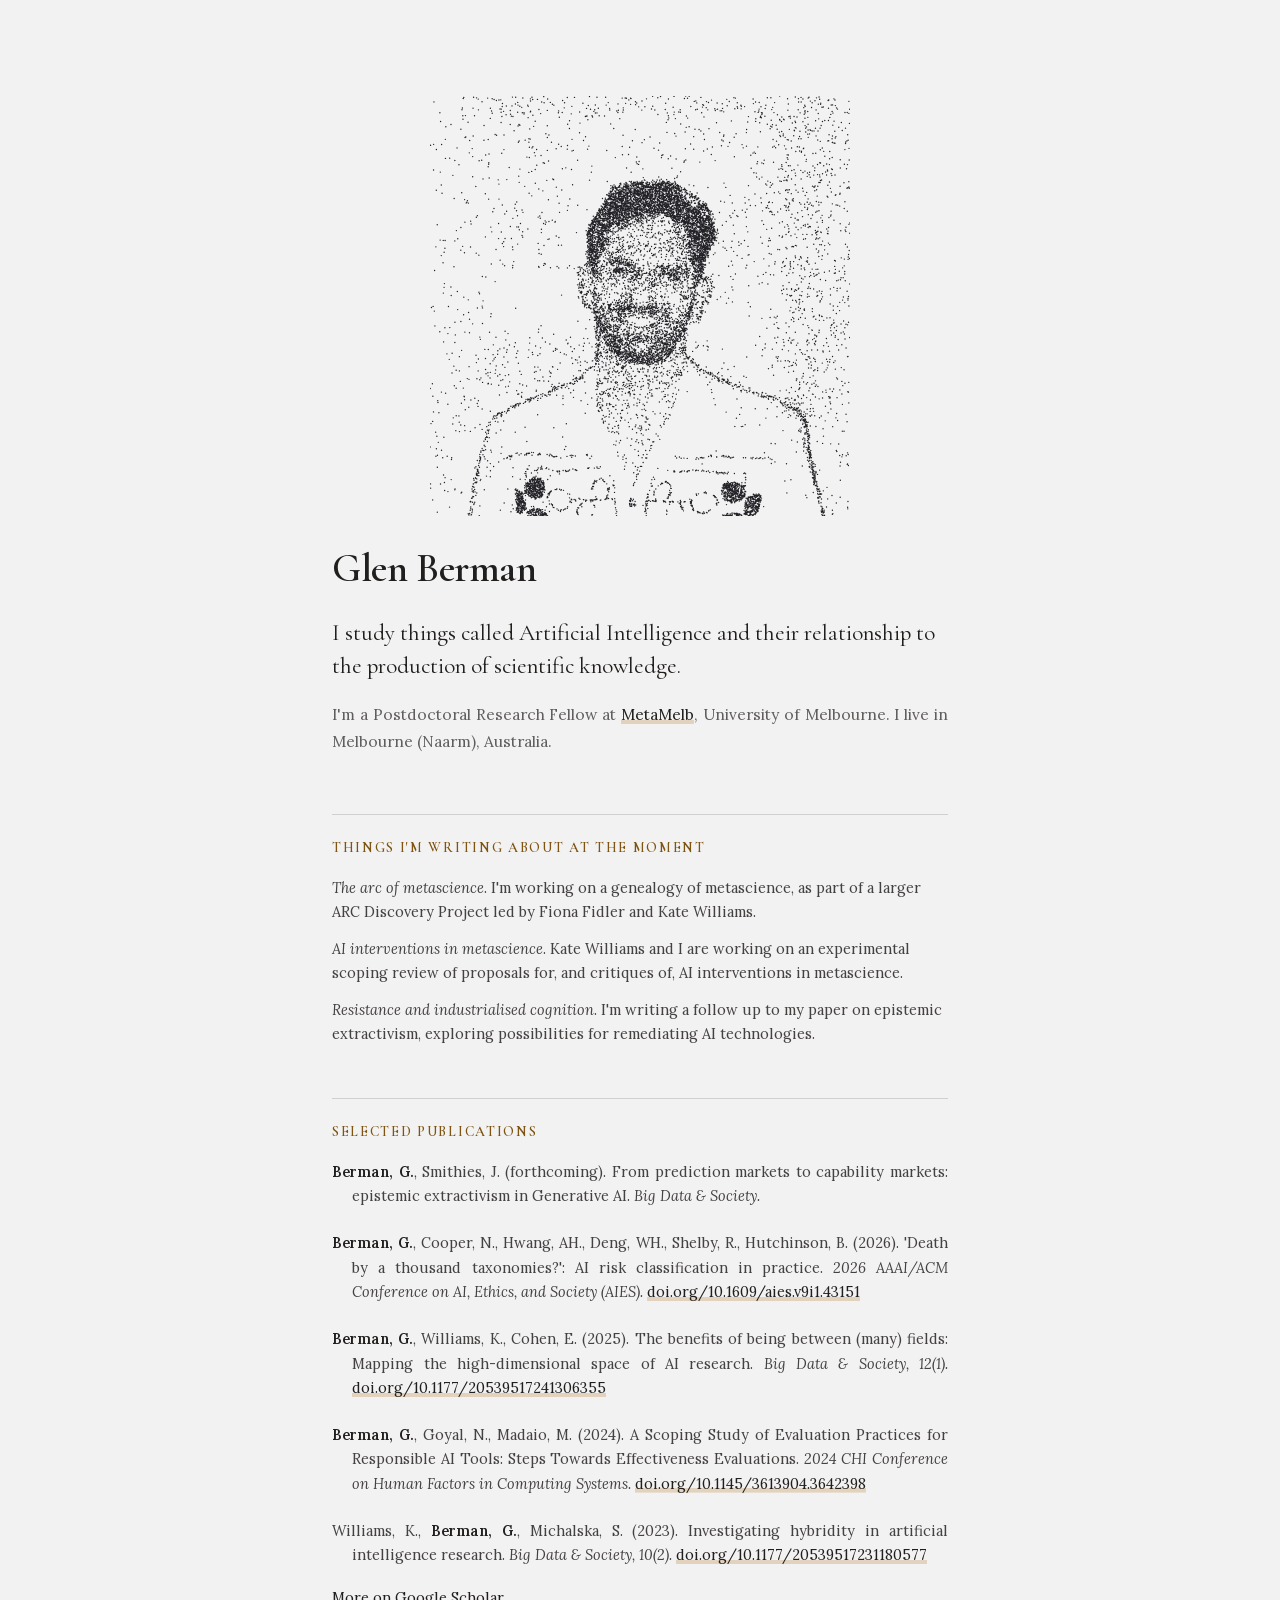
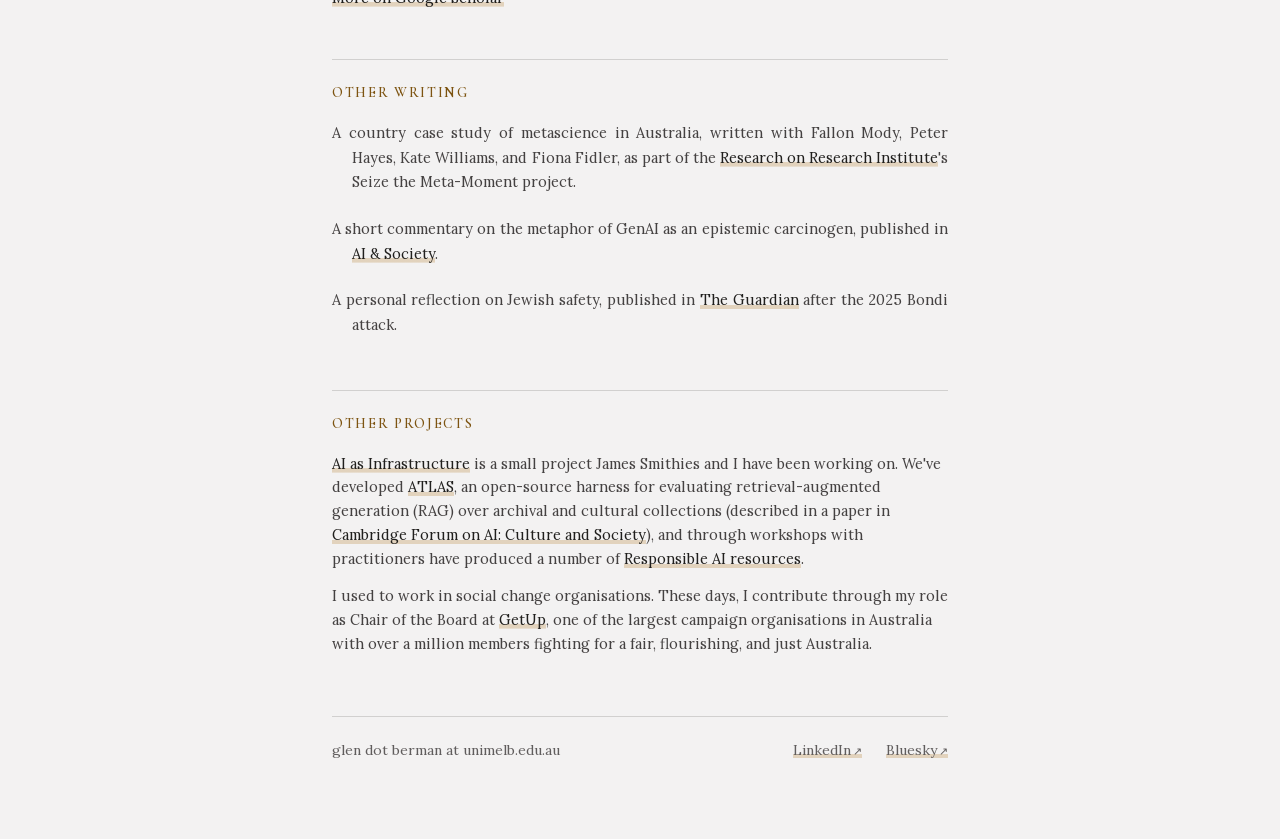
==== commit a285f7f1: "Reword case study entry Co-Authored-By: Claude Fable 5.2 <noreply@anthropic.com> Claude-Session: htt" ====
--- a/index.html
+++ b/index.html
@@ -46,7 +46,7 @@
     <section aria-labelledby="other-writing-heading">
       <h2 id="other-writing-heading">Other writing</h2>
       <ul class="pub-list">
-        <li>A country case study of metascience in Australia, <em>Seize the Meta-Moment</em>, written with Fallon Mody, Peter Hayes, Kate Williams, and Fiona Fidler and published by the <a href="https://doi.org/10.6084/m9.figshare.34867686" target="_blank" rel="noopener">Research on Research Institute</a>.</li>
+        <li>A country case study of metascience in Australia, written with Fallon Mody, Peter Hayes, Kate Williams, and Fiona Fidler, as part of the <a href="https://doi.org/10.6084/m9.figshare.34867686" target="_blank" rel="noopener">Research on Research Institute</a>'s Seize the Meta-Moment project.</li>
         <li>A short commentary on the metaphor of GenAI as an epistemic carcinogen, published in <a href="https://doi.org/10.1007/s00146-025-02537-x" target="_blank" rel="noopener">AI &amp; Society</a>.</li>
         <li>A personal reflection on Jewish safety, published in <a href="https://www.theguardian.com/australia-news/commentisfree/2025/dec/30/what-would-it-take-for-me-to-feel-safe-wearing-a-kippah-after-bondi-ntwnfb" target="_blank" rel="noopener">The Guardian</a> after the 2025 Bondi attack.</li>
       </ul>
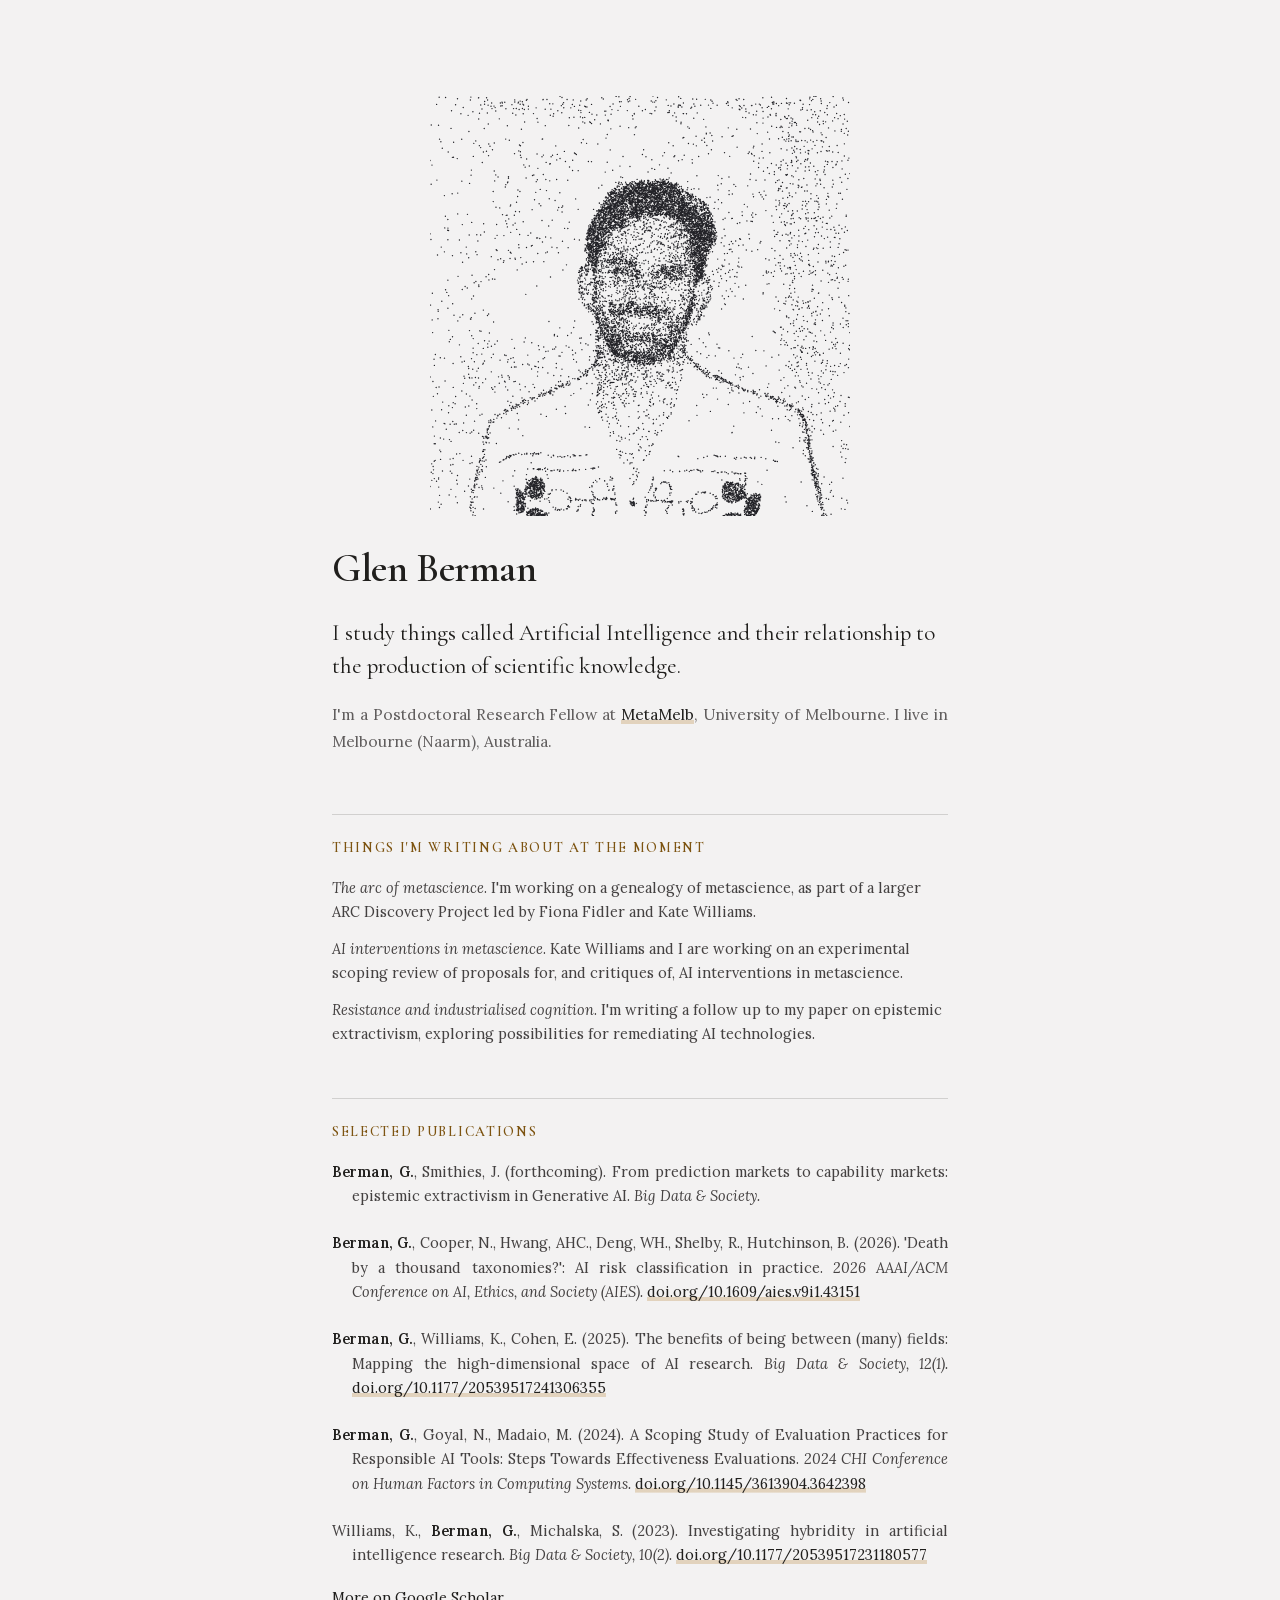
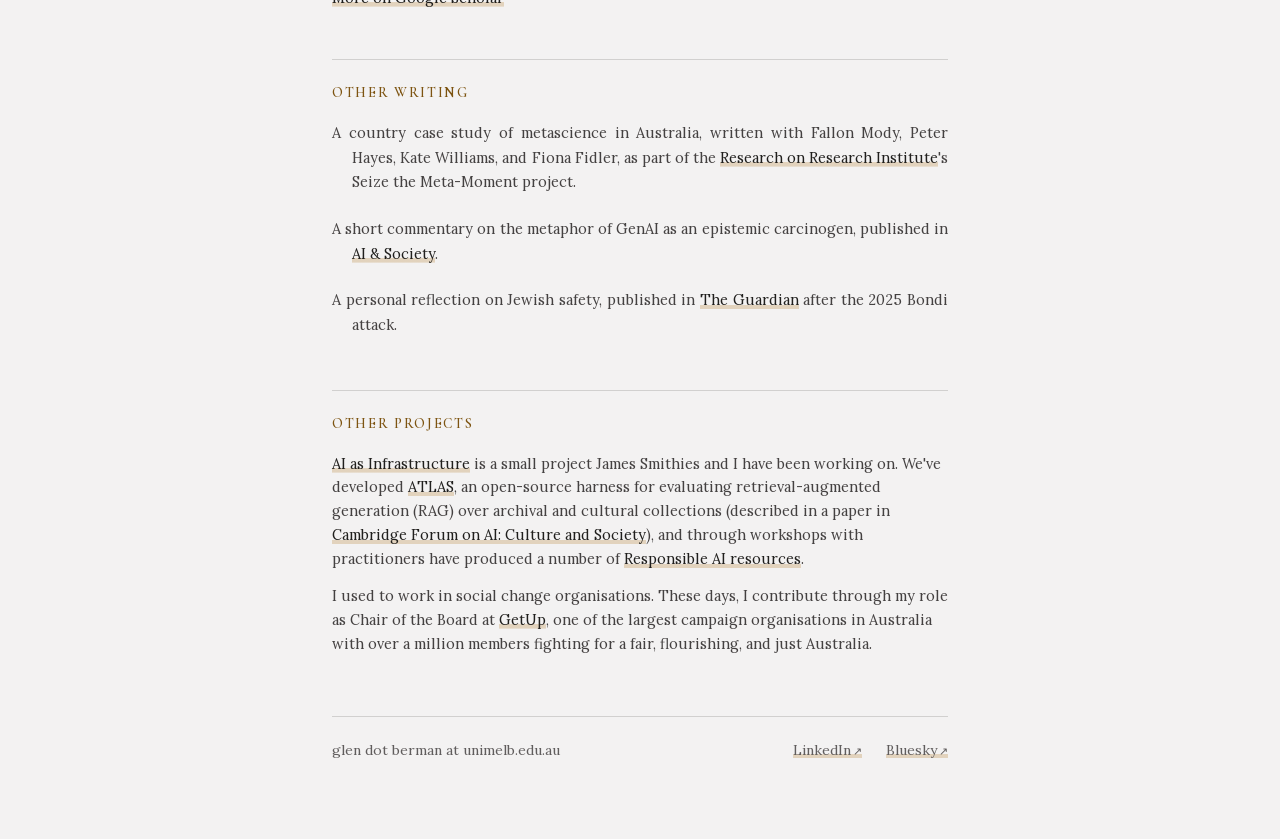
==== commit 2df92a39: "Correct Hwang's initials Co-Authored-By: Claude Fable 5.2 <noreply@anthropic.com> Claude-Session: ht" ====
--- a/index.html
+++ b/index.html
@@ -35,7 +35,7 @@
       <h2 id="selected-publications-heading">Selected publications</h2>
       <ul class="pub-list">
         <li><strong>Berman, G.</strong>, Smithies, J. (forthcoming). From prediction markets to capability markets: epistemic extractivism in Generative AI. <em>Big Data &amp; Society.</em></li>
-        <li><strong>Berman, G.</strong>, Cooper, N., Hwang, AH., Deng, WH., Shelby, R., Hutchinson, B. (2026). 'Death by a thousand taxonomies?': AI risk classification in practice. <em>2026 AAAI/ACM Conference on AI, Ethics, and Society (AIES).</em> <a href="https://doi.org/10.1609/aies.v9i1.43151" target="_blank" rel="noopener">doi.org/10.1609/aies.v9i1.43151</a></li>
+        <li><strong>Berman, G.</strong>, Cooper, N., Hwang, AHC., Deng, WH., Shelby, R., Hutchinson, B. (2026). 'Death by a thousand taxonomies?': AI risk classification in practice. <em>2026 AAAI/ACM Conference on AI, Ethics, and Society (AIES).</em> <a href="https://doi.org/10.1609/aies.v9i1.43151" target="_blank" rel="noopener">doi.org/10.1609/aies.v9i1.43151</a></li>
         <li><strong>Berman, G.</strong>, Williams, K., Cohen, E. (2025). The benefits of being between (many) fields: Mapping the high-dimensional space of AI research. <em>Big Data &amp; Society, 12(1).</em> <a href="https://doi.org/10.1177/20539517241306355" target="_blank" rel="noopener">doi.org/10.1177/20539517241306355</a></li>
         <li><strong>Berman, G.</strong>, Goyal, N., Madaio, M. (2024). A Scoping Study of Evaluation Practices for Responsible AI Tools: Steps Towards Effectiveness Evaluations. <em>2024 CHI Conference on Human Factors in Computing Systems.</em> <a href="https://doi.org/10.1145/3613904.3642398" target="_blank" rel="noopener">doi.org/10.1145/3613904.3642398</a></li>
         <li>Williams, K., <strong>Berman, G.</strong>, Michalska, S. (2023). Investigating hybridity in artificial intelligence research. <em>Big Data &amp; Society, 10(2).</em> <a href="https://doi.org/10.1177/20539517231180577" target="_blank" rel="noopener">doi.org/10.1177/20539517231180577</a></li>
